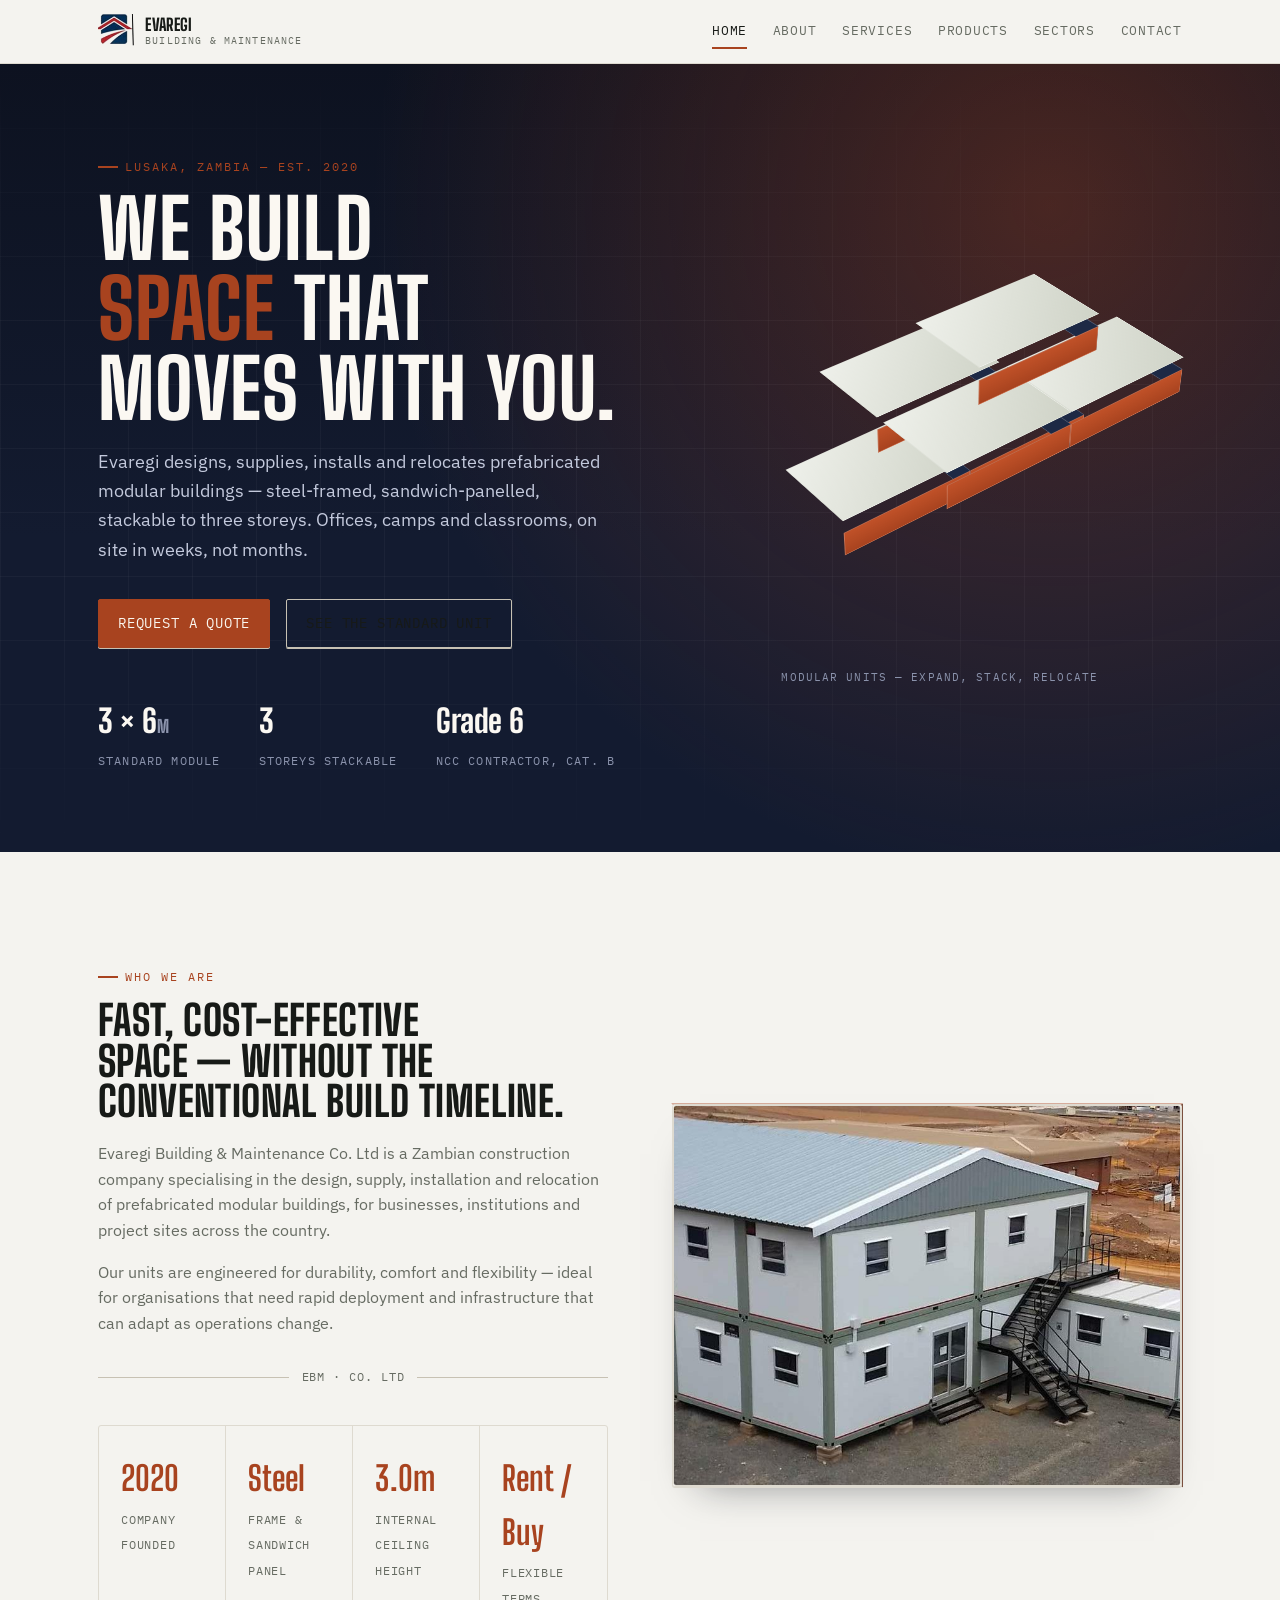
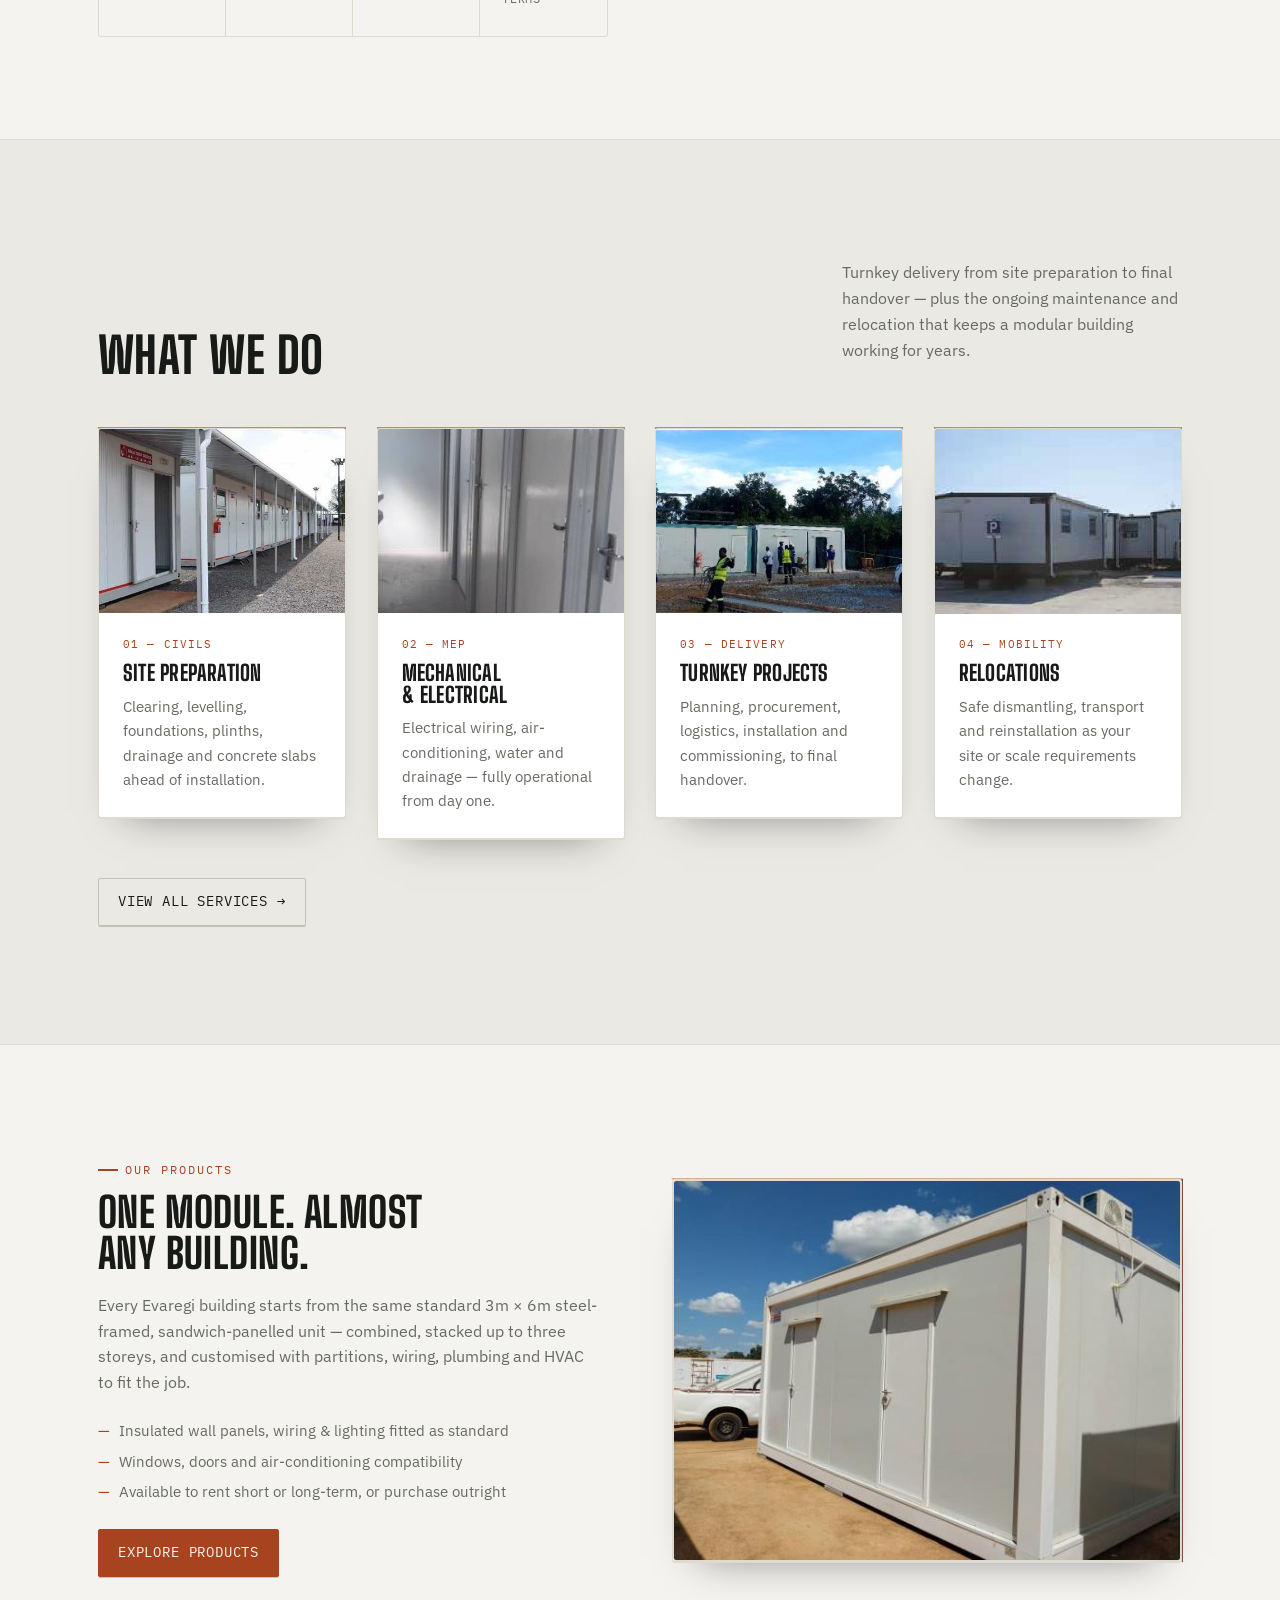
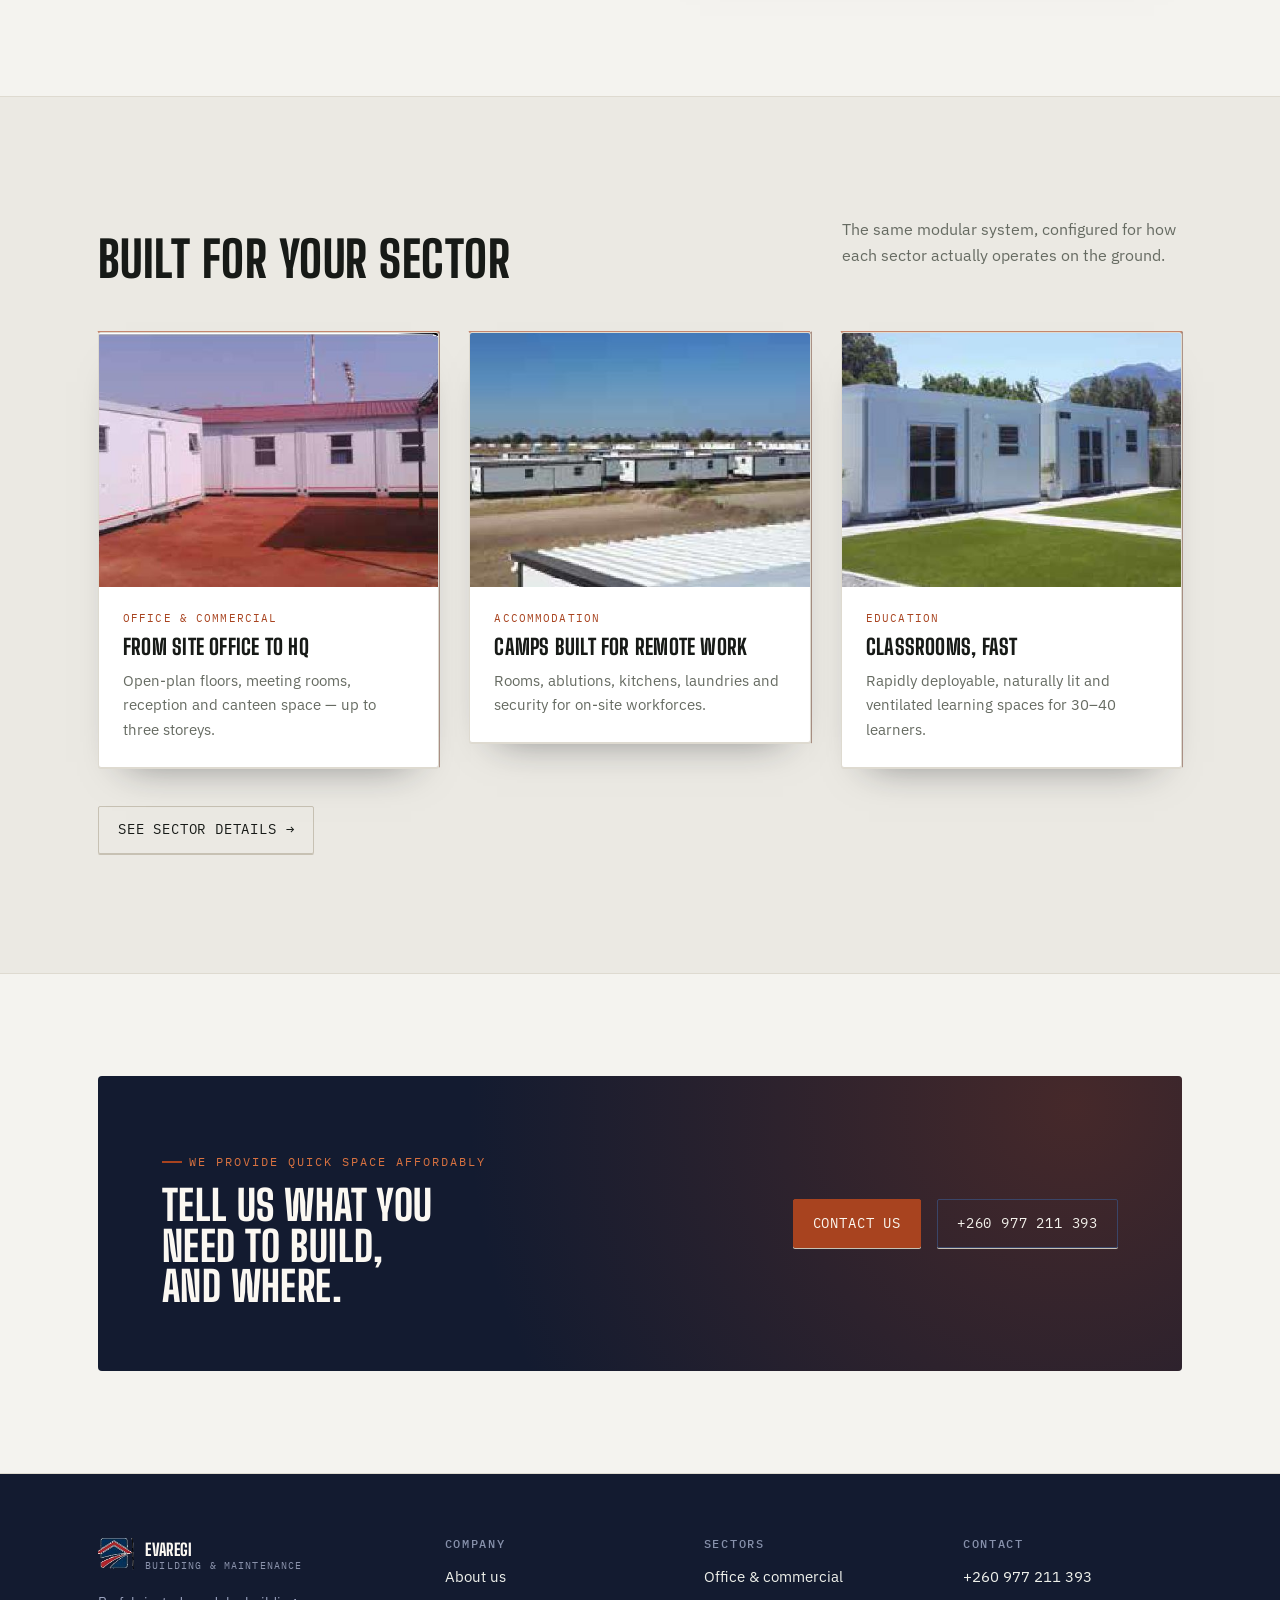
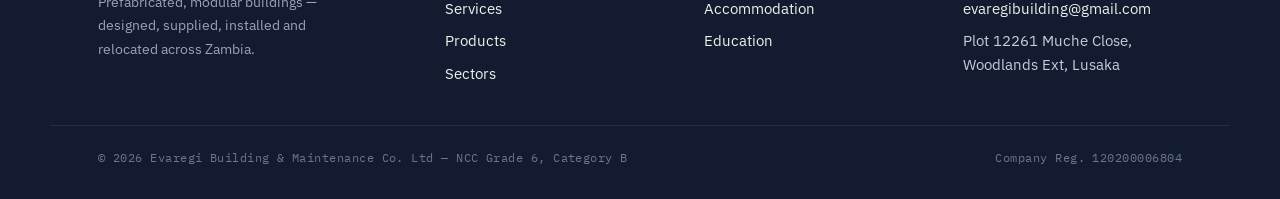
==== index.html @ 70c78bb2 "Add multi-page static site for Evaregi Building & Maintenance Six pages (home, about, services, prod" ====
<!doctype html>
<html lang="en">
<head>
<meta charset="utf-8">
<meta name="viewport" content="width=device-width, initial-scale=1">
<title>Evaregi Building &amp; Maintenance — Prefabricated Modular Buildings, Zambia</title>
<meta name="description" content="Evaregi Building &amp; Maintenance Co. Ltd designs, supplies, installs and relocates prefabricated modular buildings across Zambia — offices, accommodation camps and classrooms, delivered fast.">
<link rel="icon" href="assets/img/logo-mark.png">
<link rel="stylesheet" href="assets/css/style.css">
</head>
<body>

<header class="site-header">
  <div class="wrap">
    <a href="index.html" class="brand">
      <img src="assets/img/logo-mark.png" alt="Evaregi Building &amp; Maintenance logo" width="36" height="36">
      <span class="brand-word">Evaregi<small>Building &amp; Maintenance</small></span>
    </a>
    <nav class="nav" data-nav>
      <a href="index.html" aria-current="page">Home</a>
      <a href="about.html">About</a>
      <a href="services.html">Services</a>
      <a href="products.html">Products</a>
      <a href="sectors.html">Sectors</a>
      <a href="contact.html">Contact</a>
    </nav>
    <button class="nav-toggle" data-nav-toggle aria-label="Toggle menu" aria-expanded="false">
      <svg width="18" height="14" viewBox="0 0 18 14" fill="none"><path d="M0 1H18M0 7H18M0 13H18" stroke="currentColor" stroke-width="2"/></svg>
    </button>
  </div>
</header>

<section class="hero">
  <div class="hero-grid-lines" aria-hidden="true"></div>
  <div class="wrap">
    <div class="hero-inner">
      <div class="reveal is-visible">
        <p class="eyebrow">Lusaka, Zambia — Est. 2020</p>
        <h1>We build <em>space</em>&nbsp;that moves with you.</h1>
        <p class="lede">Evaregi designs, supplies, installs and relocates prefabricated modular buildings — steel-framed, sandwich-panelled, stackable to three storeys. Offices, camps and classrooms, on site in weeks, not months.</p>
        <div class="hero-actions">
          <a class="btn" href="contact.html">Request a quote</a>
          <a class="btn btn--ghost" href="products.html">See the standard unit</a>
        </div>
        <div class="hero-meta">
          <div><strong>3 × 6<span style="font-size:1.1rem;">m</span></strong><span>Standard module</span></div>
          <div><strong>3</strong><span>Storeys stackable</span></div>
          <div><strong>Grade 6</strong><span>NCC contractor, Cat. B</span></div>
        </div>
      </div>

      <div class="iso-stage reveal is-visible" aria-hidden="true">
        <div class="iso-scene">
          <div class="iso-unit" data-u="1"><div class="face face--top"></div><div class="face face--front"></div><div class="face face--side"></div></div>
          <div class="iso-unit" data-u="2"><div class="face face--top"></div><div class="face face--front"></div><div class="face face--side"></div></div>
          <div class="iso-unit" data-u="3"><div class="face face--top"></div><div class="face face--front"></div><div class="face face--side"></div></div>
          <div class="iso-unit" data-u="4"><div class="face face--top"></div><div class="face face--front"></div><div class="face face--side"></div></div>
          <div class="iso-unit" data-u="5"><div class="face face--top"></div><div class="face face--front"></div><div class="face face--side"></div></div>
          <div class="iso-unit" data-u="6"><div class="face face--top"></div><div class="face face--front"></div><div class="face face--side"></div></div>
        </div>
        <p class="iso-caption">Modular units — expand, stack, relocate</p>
      </div>
    </div>
  </div>
</section>

<section class="section">
  <div class="wrap">
    <div class="split">
      <div class="reveal">
        <p class="eyebrow">Who we are</p>
        <h2 style="font-size:clamp(1.9rem,4vw,2.6rem); margin-top:0.6rem;">Fast, cost-effective space — without the conventional build timeline.</h2>
        <p style="margin-top:1.2rem; color:var(--text-soft); max-width:52ch;">Evaregi Building &amp; Maintenance Co. Ltd is a Zambian construction company specialising in the design, supply, installation and relocation of prefabricated modular buildings, for businesses, institutions and project sites across the country.</p>
        <p style="margin-top:1rem; color:var(--text-soft); max-width:52ch;">Our units are engineered for durability, comfort and flexibility — ideal for organisations that need rapid deployment and infrastructure that can adapt as operations change.</p>
        <div class="dim-rule" style="margin-top:2rem;">EBM · CO. LTD</div>
        <div class="stat-strip">
          <div><strong>2020</strong><span>Company founded</span></div>
          <div><strong>Steel</strong><span>Frame &amp; sandwich panel</span></div>
          <div><strong>3.0m</strong><span>Internal ceiling height</span></div>
          <div><strong>Rent / Buy</strong><span>Flexible terms</span></div>
        </div>
      </div>
      <div class="split-media reveal">
        <div class="stage">
          <div class="module">
            <div class="module-top"></div><div class="module-side"></div>
              <div class="module-face">
                <img src="assets/img/hero-twostorey.jpg" alt="Two-storey Evaregi modular office block on site, with construction crane in the background">
            </div>
          </div>
        </div>
      </div>
    </div>
  </div>
</section>

<section class="section section--sunken">
  <div class="wrap">
    <div class="section-head">
      <h2>What we do</h2>
      <p class="lede">Turnkey delivery from site preparation to final handover — plus the ongoing maintenance and relocation that keeps a modular building working for years.</p>
    </div>
    <div class="grid grid--4">
      <div class="stage reveal">
        <div class="module">
          <div class="module-top"></div><div class="module-side"></div>
          <div class="module-face card">
          <div class="card-media"><img src="assets/img/covered-walkway.jpg" alt="Covered walkway linking a row of modular office units"></div>
          <div class="card-body"><span class="card-tag">01 — Civils</span><h3>Site preparation</h3><p>Clearing, levelling, foundations, plinths, drainage and concrete slabs ahead of installation.</p></div>
          </div>
        </div>
      </div>
      <div class="stage reveal">
        <div class="module">
          <div class="module-top"></div><div class="module-side"></div>
          <div class="module-face card">
          <div class="card-media"><img src="assets/img/interior-bath.jpg" alt="Fitted ablution interior inside a modular unit"></div>
          <div class="card-body"><span class="card-tag">02 — MEP</span><h3>Mechanical &amp; electrical</h3><p>Electrical wiring, air-conditioning, water and drainage — fully operational from day one.</p></div>
          </div>
        </div>
      </div>
      <div class="stage reveal">
        <div class="module">
          <div class="module-top"></div><div class="module-side"></div>
          <div class="module-face card">
          <div class="card-media"><img src="assets/img/crew-install.jpg" alt="Installation crew assembling modular units on site"></div>
          <div class="card-body"><span class="card-tag">03 — Delivery</span><h3>Turnkey projects</h3><p>Planning, procurement, logistics, installation and commissioning, to final handover.</p></div>
          </div>
        </div>
      </div>
      <div class="stage reveal">
        <div class="module">
          <div class="module-top"></div><div class="module-side"></div>
          <div class="module-face card">
          <div class="card-media"><img src="assets/img/courtyard-red-earth.jpg" alt="Modular units positioned on a cleared red-earth site, ready for relocation or expansion"></div>
          <div class="card-body"><span class="card-tag">04 — Mobility</span><h3>Relocations</h3><p>Safe dismantling, transport and reinstallation as your site or scale requirements change.</p></div>
          </div>
        </div>
      </div>
    </div>
    <p style="margin-top:2.4rem;"><a class="btn btn--ghost" href="services.html">View all services →</a></p>
  </div>
</section>

<section class="section">
  <div class="wrap">
    <div class="split split--reverse">
      <div class="split-media reveal">
        <div class="stage">
          <div class="module">
            <div class="module-top"></div><div class="module-side"></div>
              <div class="module-face">
                <img src="assets/img/product-3x6.jpg" alt="Standard 3 by 6 metre Evaregi modular unit on a construction site">
            </div>
          </div>
        </div>
      </div>
      <div class="reveal">
        <p class="eyebrow">Our products</p>
        <h2 style="font-size:clamp(1.9rem,4vw,2.6rem); margin-top:0.6rem;">One module. Almost any building.</h2>
        <p style="margin-top:1.2rem; color:var(--text-soft); max-width:50ch;">Every Evaregi building starts from the same standard 3m × 6m steel-framed, sandwich-panelled unit — combined, stacked up to three storeys, and customised with partitions, wiring, plumbing and HVAC to fit the job.</p>
        <ul class="card-list" style="margin-top:1.4rem; font-size:0.95rem;">
          <li>Insulated wall panels, wiring &amp; lighting fitted as standard</li>
          <li>Windows, doors and air-conditioning compatibility</li>
          <li>Available to rent short or long-term, or purchase outright</li>
        </ul>
        <p style="margin-top:1.6rem;"><a class="btn" href="products.html">Explore products</a></p>
      </div>
    </div>
  </div>
</section>

<section class="section section--sunken">
  <div class="wrap">
    <div class="section-head">
      <h2>Built for your sector</h2>
      <p class="lede">The same modular system, configured for how each sector actually operates on the ground.</p>
    </div>
    <div class="grid grid--3">
      <div class="stage reveal">
        <div class="module">
          <div class="module-top"></div><div class="module-side"></div>
          <div class="module-face card">
          <div class="card-media"><img src="assets/img/office-tworow.jpg" alt="Rows of modular office units on an Evaregi commercial project"></div>
          <div class="card-body"><span class="card-tag">Office &amp; commercial</span><h3>From site office to HQ</h3><p>Open-plan floors, meeting rooms, reception and canteen space — up to three storeys.</p></div>
          </div>
        </div>
      </div>
      <div class="stage reveal">
        <div class="module">
          <div class="module-top"></div><div class="module-side"></div>
          <div class="module-face card">
          <div class="card-media"><img src="assets/img/accommodation-cottages.jpg" alt="Row of modular accommodation units set in a landscaped camp"></div>
          <div class="card-body"><span class="card-tag">Accommodation</span><h3>Camps built for remote work</h3><p>Rooms, ablutions, kitchens, laundries and security for on-site workforces.</p></div>
          </div>
        </div>
      </div>
      <div class="stage reveal">
        <div class="module">
          <div class="module-top"></div><div class="module-side"></div>
          <div class="module-face card">
          <div class="card-media"><img src="assets/img/classroom-entrance.jpg" alt="Modular classroom entrance decorated for a school reception"></div>
          <div class="card-body"><span class="card-tag">Education</span><h3>Classrooms, fast</h3><p>Rapidly deployable, naturally lit and ventilated learning spaces for 30–40 learners.</p></div>
          </div>
        </div>
      </div>
    </div>
    <p style="margin-top:2.4rem;"><a class="btn btn--ghost" href="sectors.html">See sector details →</a></p>
  </div>
</section>

<section class="section">
  <div class="wrap reveal">
    <div class="cta-banner">
      <div>
        <p class="eyebrow" style="color:var(--rust-400);">We provide quick space affordably</p>
        <h2 style="margin-top:0.6rem;">Tell us what you need to build, and where.</h2>
      </div>
      <div style="display:flex; gap:1rem; flex-wrap:wrap;">
        <a class="btn" href="contact.html">Contact us</a>
        <a class="btn btn--ghost" style="color:#f4f2ec; border-color:#3a4568;" href="tel:+260977211393">+260 977 211 393</a>
      </div>
    </div>
  </div>
</section>

<footer class="site-footer">
  <div class="wrap footer-grid">
    <div>
      <a href="index.html" class="brand" style="margin-bottom:1rem;">
        <img src="assets/img/logo-mark.png" alt="" width="32" height="32">
        <span class="brand-word" style="color:#fbf8f2;">Evaregi<small style="color:#8b93ac;">Building &amp; Maintenance</small></span>
      </a>
      <p style="max-width:32ch;color:#9aa2bd;font-size:0.9rem;">Prefabricated, modular buildings — designed, supplied, installed and relocated across Zambia.</p>
    </div>
    <div>
      <h4>Company</h4>
      <ul>
        <li><a href="about.html">About us</a></li>
        <li><a href="services.html">Services</a></li>
        <li><a href="products.html">Products</a></li>
        <li><a href="sectors.html">Sectors</a></li>
      </ul>
    </div>
    <div>
      <h4>Sectors</h4>
      <ul>
        <li><a href="sectors.html#office">Office &amp; commercial</a></li>
        <li><a href="sectors.html#accommodation">Accommodation</a></li>
        <li><a href="sectors.html#education">Education</a></li>
      </ul>
    </div>
    <div>
      <h4>Contact</h4>
      <ul>
        <li><a href="tel:+260977211393">+260 977 211 393</a></li>
        <li><a href="mailto:evaregibuilding@gmail.com">evaregibuilding@gmail.com</a></li>
        <li>Plot 12261 Muche Close,<br>Woodlands Ext, Lusaka</li>
      </ul>
    </div>
  </div>
  <div class="footer-bottom">
    <span>© <span data-year></span> Evaregi Building &amp; Maintenance Co. Ltd — NCC Grade 6, Category B</span>
    <span>Company Reg. 120200006804</span>
  </div>
</footer>

<script src="assets/js/main.js"></script>
</body>
</html>
---- assets/css/style.css ----
/* ==========================================================================
   Evaregi Building & Maintenance — design tokens & module-grid system
   ========================================================================== */

@import url('https://fonts.googleapis.com/css2?family=Big+Shoulders+Display:wght@600;700;800;900&family=IBM+Plex+Sans:wght@400;500;600;700&family=IBM+Plex+Mono:wght@400;500&display=swap');

:root{
  /* -- brand: logo navy + red, grounded by the laterite red earth on every
     site photo, trimmed with the sage panel-edge colour of the real units */
  --navy-950:#0d1220;
  --navy-900:#131b30;
  --navy-800:#1c2745;
  --navy-700:#2a3a63;
  --rust-600:#a8431f;
  --rust-500:#c05128;
  --rust-400:#d97240;
  --sage-500:#7c8a6e;
  --sage-400:#9aab86;

  --panel-0:#f4f3ef;
  --panel-50:#ebe9e3;
  --panel-100:#dedad0;
  --ink-900:#171a17;
  --ink-700:#3b3f3a;
  --ink-500:#666b62;

  /* semantic tokens — components read these, never the raw hues above */
  --bg:var(--panel-0);
  --bg-raised:#ffffff;
  --bg-sunken:var(--panel-50);
  --text:var(--ink-900);
  --text-soft:var(--ink-500);
  --text-on-accent:#fbf7f0;
  --accent:var(--rust-600);
  --accent-soft:#e9d9cd;
  --brand-navy:var(--navy-900);
  --line:var(--panel-100);
  --line-strong:#c7c1b3;
  --shadow-color:220 20% 10%;

  --face-top: color-mix(in srgb, var(--accent) 82%, white 18%);
  --face-side: color-mix(in srgb, var(--accent) 55%, black 45%);

  --font-display:'Big Shoulders Display', sans-serif;
  --font-body:'IBM Plex Sans', sans-serif;
  --font-mono:'IBM Plex Mono', monospace;

  --container: 1180px;
  --gutter: clamp(1.25rem, 4vw, 3rem);
}

@media (prefers-color-scheme: dark){
  :root{
    --bg:var(--navy-950);
    --bg-raised:var(--navy-900);
    --bg-sunken:#0a0e18;
    --text:#eef0ea;
    --text-soft:#9aa2ab;
    --text-on-accent:#fbf3ea;
    --accent:var(--rust-400);
    --accent-soft:#3a2c22;
    --brand-navy:#0a0e18;
    --line:var(--navy-800);
    --line-strong:#3a4568;
    --face-top: color-mix(in srgb, var(--accent) 78%, white 22%);
    --face-side: color-mix(in srgb, var(--accent) 60%, black 40%);
  }
}
:root[data-theme="dark"]{
  --bg:var(--navy-950);
  --bg-raised:var(--navy-900);
  --bg-sunken:#0a0e18;
  --text:#eef0ea;
  --text-soft:#9aa2ab;
  --text-on-accent:#fbf3ea;
  --accent:var(--rust-400);
  --accent-soft:#3a2c22;
  --brand-navy:#0a0e18;
  --line:var(--navy-800);
  --line-strong:#3a4568;
  --face-top: color-mix(in srgb, var(--accent) 78%, white 22%);
  --face-side: color-mix(in srgb, var(--accent) 60%, black 40%);
}
:root[data-theme="light"]{
  --bg:var(--panel-0);
  --bg-raised:#ffffff;
  --bg-sunken:var(--panel-50);
  --text:var(--ink-900);
  --text-soft:var(--ink-500);
  --text-on-accent:#fbf7f0;
  --accent:var(--rust-600);
  --accent-soft:#e9d9cd;
  --brand-navy:var(--navy-900);
  --line:var(--panel-100);
  --line-strong:#c7c1b3;
  --face-top: color-mix(in srgb, var(--accent) 82%, white 18%);
  --face-side: color-mix(in srgb, var(--accent) 55%, black 45%);
}

*,*::before,*::after{ box-sizing:border-box; }
html{ scroll-behavior:smooth; }
@media (prefers-reduced-motion: reduce){
  html{ scroll-behavior:auto; }
  *,*::before,*::after{ animation-duration:0.001ms !important; animation-iteration-count:1 !important; transition-duration:0.001ms !important; scroll-behavior:auto !important; }
}

body{
  margin:0;
  background:var(--bg);
  color:var(--text);
  font-family:var(--font-body);
  font-size:16px;
  line-height:1.6;
  -webkit-font-smoothing:antialiased;
  overflow-x:hidden;
}

img{ max-width:100%; display:block; }
a{ color:inherit; }

h1,h2,h3,h4{
  font-family:var(--font-display);
  font-weight:800;
  text-transform:uppercase;
  letter-spacing:0.01em;
  line-height:0.98;
  margin:0;
  text-wrap:balance;
  color:var(--text);
}

.eyebrow{
  font-family:var(--font-mono);
  font-size:0.78rem;
  letter-spacing:0.16em;
  text-transform:uppercase;
  color:var(--accent);
  display:flex;
  align-items:center;
  gap:0.6em;
}
.eyebrow::before{
  content:"";
  width:1.6em;
  height:2px;
  background:var(--accent);
  display:inline-block;
}

.wrap{
  max-width:var(--container);
  margin-inline:auto;
  padding-inline:var(--gutter);
}

.section{
  padding-block: clamp(3.5rem, 8vw, 7rem);
  border-bottom:1px solid var(--line);
}
.section--sunken{ background:var(--bg-sunken); }
.section--navy{ background:var(--brand-navy); color:#eef0ea; border-bottom:none; }
.section--navy .text-soft,
.section--navy p{ color:#b7bdd0; }
.section--navy h1,.section--navy h2,.section--navy h3{ color:#fbf7f0; }

.text-soft{ color:var(--text-soft); }

.btn{
  display:inline-flex;
  align-items:center;
  gap:0.6em;
  font-family:var(--font-mono);
  font-size:0.85rem;
  letter-spacing:0.06em;
  text-transform:uppercase;
  text-decoration:none;
  padding:0.9em 1.4em;
  border-radius:2px;
  border:1px solid var(--accent);
  color:var(--text-on-accent);
  background:var(--accent);
  cursor:pointer;
  transition:transform 0.25s ease, box-shadow 0.25s ease, background 0.25s ease;
  box-shadow:0 1px 0 var(--line-strong);
}
.btn:hover{ transform:translateY(-2px); box-shadow:0 10px 24px -12px hsl(var(--shadow-color) / 0.6); }
.btn:focus-visible{ outline:3px solid var(--accent); outline-offset:3px; }
.btn--ghost{
  background:transparent;
  color:var(--text);
  border-color:var(--line-strong);
}
.btn--ghost:hover{ border-color:var(--accent); color:var(--accent); }

/* ---- header / nav --------------------------------------------------- */
.site-header{
  position:sticky;
  top:0;
  z-index:50;
  /* no backdrop-filter here: filter/backdrop-filter makes an element the
     containing block for position:fixed descendants, which collapses the
     mobile nav overlay (fixed, inset from this header) to the header's own
     height instead of the viewport */
  background:color-mix(in srgb, var(--bg) 96%, transparent);
  border-bottom:1px solid var(--line);
}
.site-header .wrap{
  display:flex;
  align-items:center;
  justify-content:space-between;
  padding-block:0.85rem;
}
.brand{
  display:flex;
  align-items:center;
  gap:0.7rem;
  text-decoration:none;
  color:var(--text);
}
.brand img{ width:36px; height:36px; }
.brand-word{
  font-family:var(--font-display);
  font-weight:800;
  font-size:1.05rem;
  letter-spacing:0.02em;
  line-height:1;
  text-transform:uppercase;
}
.brand-word small{
  display:block;
  font-family:var(--font-mono);
  font-weight:400;
  font-size:0.6rem;
  letter-spacing:0.12em;
  color:var(--text-soft);
  text-transform:uppercase;
  margin-top:0.25em;
}

.nav{
  display:flex;
  align-items:center;
  gap:clamp(1rem,2vw,2rem);
}
.nav a{
  font-family:var(--font-mono);
  font-size:0.8rem;
  letter-spacing:0.06em;
  text-transform:uppercase;
  text-decoration:none;
  color:var(--text-soft);
  position:relative;
  padding-block:0.3rem;
}
.nav a::after{
  content:"";
  position:absolute;
  left:0; right:0; bottom:-2px;
  height:2px;
  background:var(--accent);
  transform:scaleX(0);
  transform-origin:left;
  transition:transform 0.25s ease;
}
.nav a:hover,.nav a[aria-current="page"]{ color:var(--text); }
.nav a:hover::after,.nav a[aria-current="page"]::after{ transform:scaleX(1); }

.nav-toggle{
  display:none;
  background:none;
  border:1px solid var(--line-strong);
  color:var(--text);
  width:42px; height:42px;
  align-items:center;
  justify-content:center;
  cursor:pointer;
}

@media (max-width: 860px){
  .nav-toggle{ display:flex; }
  .nav{
    position:fixed;
    inset:64px 0 0 0;
    background:var(--bg);
    flex-direction:column;
    align-items:flex-start;
    padding:2rem var(--gutter);
    gap:1.4rem;
    transform:translateY(-8px);
    opacity:0;
    pointer-events:none;
    transition:opacity 0.2s ease, transform 0.2s ease;
  }
  .nav[data-open="true"]{ opacity:1; transform:translateY(0); pointer-events:auto; }
  .nav a{ font-size:1.1rem; }
}

/* ---- footer ----------------------------------------------------------- */
.site-footer{
  background:var(--brand-navy);
  color:#c7cbdb;
  padding-block:clamp(2.5rem,6vw,4rem) 2rem;
}
.site-footer a{ text-decoration:none; color:#eef0ea; }
.footer-grid{
  display:grid;
  grid-template-columns:1.4fr 1fr 1fr 1fr;
  gap:2.5rem;
}
@media (max-width:760px){ .footer-grid{ grid-template-columns:1fr 1fr; } }
.footer-grid h4{
  font-family:var(--font-mono);
  font-size:0.75rem;
  letter-spacing:0.14em;
  color:#8791ab;
  text-transform:uppercase;
  margin-bottom:0.9rem;
  font-weight:500;
}
.footer-grid ul{ list-style:none; margin:0; padding:0; display:flex; flex-direction:column; gap:0.55rem; font-size:0.92rem; }
.footer-bottom{
  max-width:var(--container);
  margin:2.5rem auto 0;
  padding:1.4rem var(--gutter) 0;
  border-top:1px solid #232c48;
  display:flex;
  justify-content:space-between;
  flex-wrap:wrap;
  gap:0.6rem;
  font-family:var(--font-mono);
  font-size:0.72rem;
  letter-spacing:0.04em;
  color:#6b7593;
}

/* ==========================================================================
   The Module Grid — 3D component system
   every card is rendered as a literal extruded box: front face (content),
   top face + side face (accent), so the UI reads like the stacked 3x6
   steel units the company actually builds.
   ========================================================================== */

.stage{ perspective:1600px; }

.module{
  position:relative;
  transform-style:preserve-3d;
  --tilt-x:0deg;
  --tilt-y:0deg;
  --lift:0px;
  transform:
    translateY(var(--lift))
    rotateX(var(--tilt-x))
    rotateY(var(--tilt-y));
  transition:transform 0.5s cubic-bezier(.2,.8,.2,1);
}
.module:hover{ --lift:-6px; transition:transform 0.15s ease-out; }

.module-face{
  position:relative;
  background:var(--bg-raised);
  border:1px solid var(--line);
  border-radius:3px;
  overflow:hidden;
  box-shadow:0 1px 0 var(--line), 0 22px 40px -28px hsl(var(--shadow-color)/0.55);
}

/* the "top" and "side" panels give the card its extruded, container-like
   depth — thin slivers rotated into 3D space at the card's edges */
.module-top,.module-side{
  position:absolute;
  background:var(--face-top);
}
.module-top{
  top:0; left:0; right:0; height:10px;
  transform-origin:top;
  transform:rotateX(90deg) translateY(-5px);
}
.module-side{
  top:0; right:0; bottom:0; width:10px;
  background:var(--face-side);
  transform-origin:right;
  transform:rotateY(-90deg) translateX(5px);
}

.card{
  display:flex;
  flex-direction:column;
  height:100%;
}
.card-media{
  aspect-ratio:4/3;
  overflow:hidden;
  background:var(--bg-sunken);
}
.card-media img{ width:100%; height:100%; object-fit:cover; transition:transform 0.6s ease; }
.module:hover .card-media img{ transform:scale(1.06); }
.card-body{ padding:1.4rem 1.5rem 1.6rem; display:flex; flex-direction:column; gap:0.6rem; flex:1; }
.card-tag{
  font-family:var(--font-mono);
  font-size:0.7rem;
  letter-spacing:0.1em;
  text-transform:uppercase;
  color:var(--accent);
}
.card-body h3{ font-size:1.35rem; }
.card-body p{ margin:0; color:var(--text-soft); font-size:0.95rem; }
.card-list{ list-style:none; margin:0.3rem 0 0; padding:0; display:flex; flex-direction:column; gap:0.4rem; font-size:0.88rem; color:var(--text-soft); }
.card-list li{ display:flex; gap:0.6em; }
.card-list li::before{ content:"—"; color:var(--accent); flex:none; }

/* grid layouts built from the module unit ------------------------------- */
.grid{
  display:grid;
  gap:clamp(1.1rem,2.4vw,1.9rem);
}
.grid--3{ grid-template-columns:repeat(3,1fr); }
.grid--2{ grid-template-columns:repeat(2,1fr); }
.grid--4{ grid-template-columns:repeat(4,1fr); }
@media (max-width:920px){ .grid--3,.grid--4{ grid-template-columns:repeat(2,1fr); } }
@media (max-width:620px){ .grid--3,.grid--4,.grid--2{ grid-template-columns:1fr; } }

/* dimension rule — an architectural-drawing style divider used between
   stacked sections; the numbers are real spec figures, not decoration */
.dim-rule{
  display:flex;
  align-items:center;
  gap:0.8rem;
  font-family:var(--font-mono);
  font-size:0.72rem;
  letter-spacing:0.08em;
  color:var(--text-soft);
  margin-block:0.5rem 2.4rem;
}
.dim-rule::before,.dim-rule::after{ content:""; flex:1; height:1px; background:var(--line-strong); }

/* section heading pattern ------------------------------------------------ */
.section-head{
  display:flex;
  justify-content:space-between;
  align-items:flex-end;
  gap:2rem;
  margin-bottom:clamp(2rem,4vw,3rem);
  flex-wrap:wrap;
}
.section-head h2{ font-size:clamp(2rem,4.4vw,3.1rem); }
.section-head .lede{ max-width:34ch; color:var(--text-soft); font-size:1.02rem; }

/* reveal-on-scroll -------------------------------------------------------- */
.reveal{ opacity:0; transform:translateY(28px); transition:opacity 0.7s ease, transform 0.7s ease; }
.reveal.is-visible{ opacity:1; transform:none; }

/* ==========================================================================
   Hero — isometric stacked-module scene
   ========================================================================== */
.hero{
  position:relative;
  background:var(--brand-navy);
  color:#f4f2ec;
  overflow:hidden;
  padding-top: clamp(3rem, 8vw, 5rem);
}
.hero::before{
  content:"";
  position:absolute; inset:0;
  background:
    radial-gradient(circle at 82% 18%, color-mix(in srgb, var(--accent) 38%, transparent) 0%, transparent 55%),
    linear-gradient(180deg, var(--navy-950) 0%, var(--navy-900) 60%, var(--brand-navy) 100%);
  z-index:0;
}
.hero-grid-lines{
  position:absolute; inset:0; z-index:0; opacity:0.35;
  background-image:
    linear-gradient(color-mix(in srgb, #ffffff 10%, transparent) 1px, transparent 1px),
    linear-gradient(90deg, color-mix(in srgb, #ffffff 10%, transparent) 1px, transparent 1px);
  background-size:64px 64px;
  mask-image:linear-gradient(180deg, transparent, black 30%, black 70%, transparent);
}
.hero .wrap{ position:relative; z-index:2; }
.hero-inner{
  display:grid;
  grid-template-columns:1.05fr 0.95fr;
  gap:clamp(2rem,5vw,4rem);
  align-items:center;
  padding-bottom:clamp(3rem,7vw,5rem);
}
@media (max-width:960px){ .hero-inner{ grid-template-columns:1fr; } }

.hero h1{
  font-size:clamp(2.7rem, 6.6vw, 5.1rem);
  color:#fbf8f2;
}
.hero h1 em{
  font-style:normal;
  color:var(--accent);
}
.hero p.lede{
  font-size:1.15rem;
  max-width:46ch;
  color:#c3c9dc;
  margin-top:1.1rem;
}
.hero-actions{ display:flex; gap:1rem; margin-top:2.2rem; flex-wrap:wrap; }
.hero-meta{
  display:flex;
  gap:clamp(1.4rem,3vw,2.6rem);
  margin-top:3rem;
  flex-wrap:wrap;
}
.hero-meta div{ font-family:var(--font-mono); }
.hero-meta strong{
  display:block;
  font-family:var(--font-display);
  font-size:2rem;
  color:#fbf8f2;
  font-weight:800;
}
.hero-meta span{ font-size:0.72rem; letter-spacing:0.1em; text-transform:uppercase; color:#8b93ac; }

/* the isometric stack ---------------------------------------------------- */
.iso-stage{
  perspective:1400px;
  height:clamp(320px, 42vw, 480px);
  display:flex;
  align-items:center;
  justify-content:center;
}
.iso-scene{
  position:relative;
  width:min(420px, 80%);
  height:100%;
  transform-style:preserve-3d;
  transform: rotateX(52deg) rotateZ(-38deg);
  transition:transform 0.2s ease-out;
}
.iso-unit{
  position:absolute;
  width:150px;
  height:96px;
  transform-style:preserve-3d;
  left:50%;
  top:50%;
}
.iso-unit .face{
  position:absolute;
  inset:0;
  border:1px solid color-mix(in srgb, #fff 22%, transparent);
}
.iso-unit .face--top{
  background:linear-gradient(135deg, #eef0ea, #cfd3c7);
  transform:translateZ(28px);
}
.iso-unit .face--front{
  background:linear-gradient(180deg, var(--rust-500), var(--rust-600));
  height:28px;
  top:auto; bottom:0;
  transform:rotateX(-90deg) translateZ(0px) translateY(14px);
  transform-origin:bottom;
}
.iso-unit .face--side{
  background:color-mix(in srgb, var(--navy-700) 70%, black 30%);
  width:28px;
  right:0; left:auto;
  transform:rotateY(90deg) translateZ(0px) translateX(14px);
  transform-origin:right;
}
.iso-unit[data-u="1"]{ transform:translate3d(-150px,-48px,0); }
.iso-unit[data-u="2"]{ transform:translate3d(0px,-48px,0); }
.iso-unit[data-u="3"]{ transform:translate3d(-75px,10px,56px); }
.iso-unit[data-u="4"]{ transform:translate3d(75px,10px,56px); }
.iso-unit[data-u="5"]{ transform:translate3d(0px,-38px,112px); }
.iso-unit[data-u="6"]{ transform:translate3d(-75px,-96px,56px); }

.iso-caption{
  position:absolute;
  bottom:0; left:0; right:0;
  text-align:center;
  font-family:var(--font-mono);
  font-size:0.7rem;
  letter-spacing:0.1em;
  color:#8b93ac;
  text-transform:uppercase;
}

/* ==========================================================================
   Sector tabs (used on sectors.html)
   ========================================================================== */
.tabs{ display:flex; gap:0.5rem; flex-wrap:wrap; margin-bottom:2.6rem; }
.tab-btn{
  font-family:var(--font-mono);
  font-size:0.78rem;
  letter-spacing:0.06em;
  text-transform:uppercase;
  background:transparent;
  border:1px solid var(--line-strong);
  color:var(--text-soft);
  padding:0.7em 1.2em;
  cursor:pointer;
  border-radius:2px;
  transition:all 0.2s ease;
}
.tab-btn[aria-selected="true"]{ background:var(--accent); border-color:var(--accent); color:var(--text-on-accent); }
.tab-panel{ display:none; }
.tab-panel[data-active="true"]{ display:block; }

/* ---- misc utility blocks ------------------------------------------------ */
.badge-row{ display:flex; gap:1.2rem; flex-wrap:wrap; }
.badge{
  display:flex; align-items:center; gap:0.6rem;
  font-family:var(--font-mono); font-size:0.78rem; color:var(--text-soft);
  border:1px solid var(--line); padding:0.6em 1em; border-radius:2px;
  background:var(--bg-raised);
}
.badge strong{ color:var(--text); font-weight:600; }

.stat-strip{
  display:grid;
  grid-template-columns:repeat(4,1fr);
  border:1px solid var(--line);
  border-radius:3px;
  overflow:hidden;
}
.stat-strip div{ padding:1.6rem 1.4rem; border-right:1px solid var(--line); }
.stat-strip div:last-child{ border-right:none; }
.stat-strip strong{ display:block; font-family:var(--font-display); font-size:2.1rem; color:var(--accent); }
.stat-strip span{ font-family:var(--font-mono); font-size:0.72rem; letter-spacing:0.06em; text-transform:uppercase; color:var(--text-soft); }
@media (max-width:760px){ .stat-strip{ grid-template-columns:repeat(2,1fr); } .stat-strip div{ border-bottom:1px solid var(--line); } }

.split{
  display:grid;
  grid-template-columns:1fr 1fr;
  gap:clamp(2rem,5vw,4rem);
  align-items:center;
}
@media (max-width:860px){ .split{ grid-template-columns:1fr; } }
.split.split--reverse .split-media{ order:2; }

.split-media{
  position:relative;
  transform-style:preserve-3d;
}
.split-media img{ border-radius:3px; border:1px solid var(--line); }

/* plain (non-card) module images should always fill their box, never sit
   at native resolution and leave a gap when the source photo is narrower
   than the rendered column */
.module-face > img{ width:100%; height:100%; object-fit:cover; display:block; aspect-ratio:4/3; }

.cta-banner{
  background:var(--brand-navy);
  color:#f4f2ec;
  border-radius:4px;
  padding:clamp(2.4rem,6vw,4rem);
  display:flex;
  justify-content:space-between;
  align-items:center;
  gap:2rem;
  flex-wrap:wrap;
  position:relative;
  overflow:hidden;
}
.cta-banner::after{
  content:"";
  position:absolute; inset:0;
  background:radial-gradient(circle at 90% 10%, color-mix(in srgb, var(--accent) 34%, transparent), transparent 60%);
}
.cta-banner > *{ position:relative; z-index:1; }
.cta-banner h2{ font-size:clamp(1.8rem,4vw,2.6rem); color:#fbf8f2; max-width:16ch; }

.legal-grid{ display:grid; grid-template-columns:repeat(3,1fr); gap:1.6rem; }
@media (max-width:760px){ .legal-grid{ grid-template-columns:1fr; } }
.legal-card{
  border:1px solid var(--line);
  background:var(--bg-raised);
  border-radius:3px;
  padding:1.6rem;
}
.legal-card .card-tag{ margin-bottom:0.6rem; display:block; }
.legal-card dl{ margin:0.8rem 0 0; font-size:0.88rem; }
.legal-card dt{ font-family:var(--font-mono); font-size:0.68rem; letter-spacing:0.06em; text-transform:uppercase; color:var(--text-soft); margin-top:0.7rem; }
.legal-card dd{ margin:0.15rem 0 0; }

table.spec-table{ width:100%; border-collapse:collapse; font-size:0.94rem; }
table.spec-table th,table.spec-table td{ text-align:left; padding:0.85rem 1rem; border-bottom:1px solid var(--line); }
table.spec-table th{ font-family:var(--font-mono); font-size:0.7rem; letter-spacing:0.08em; text-transform:uppercase; color:var(--text-soft); font-weight:500; }
table.spec-table td:first-child, table.spec-table th:first-child{ padding-left:0; }
.table-wrap{ overflow-x:auto; }
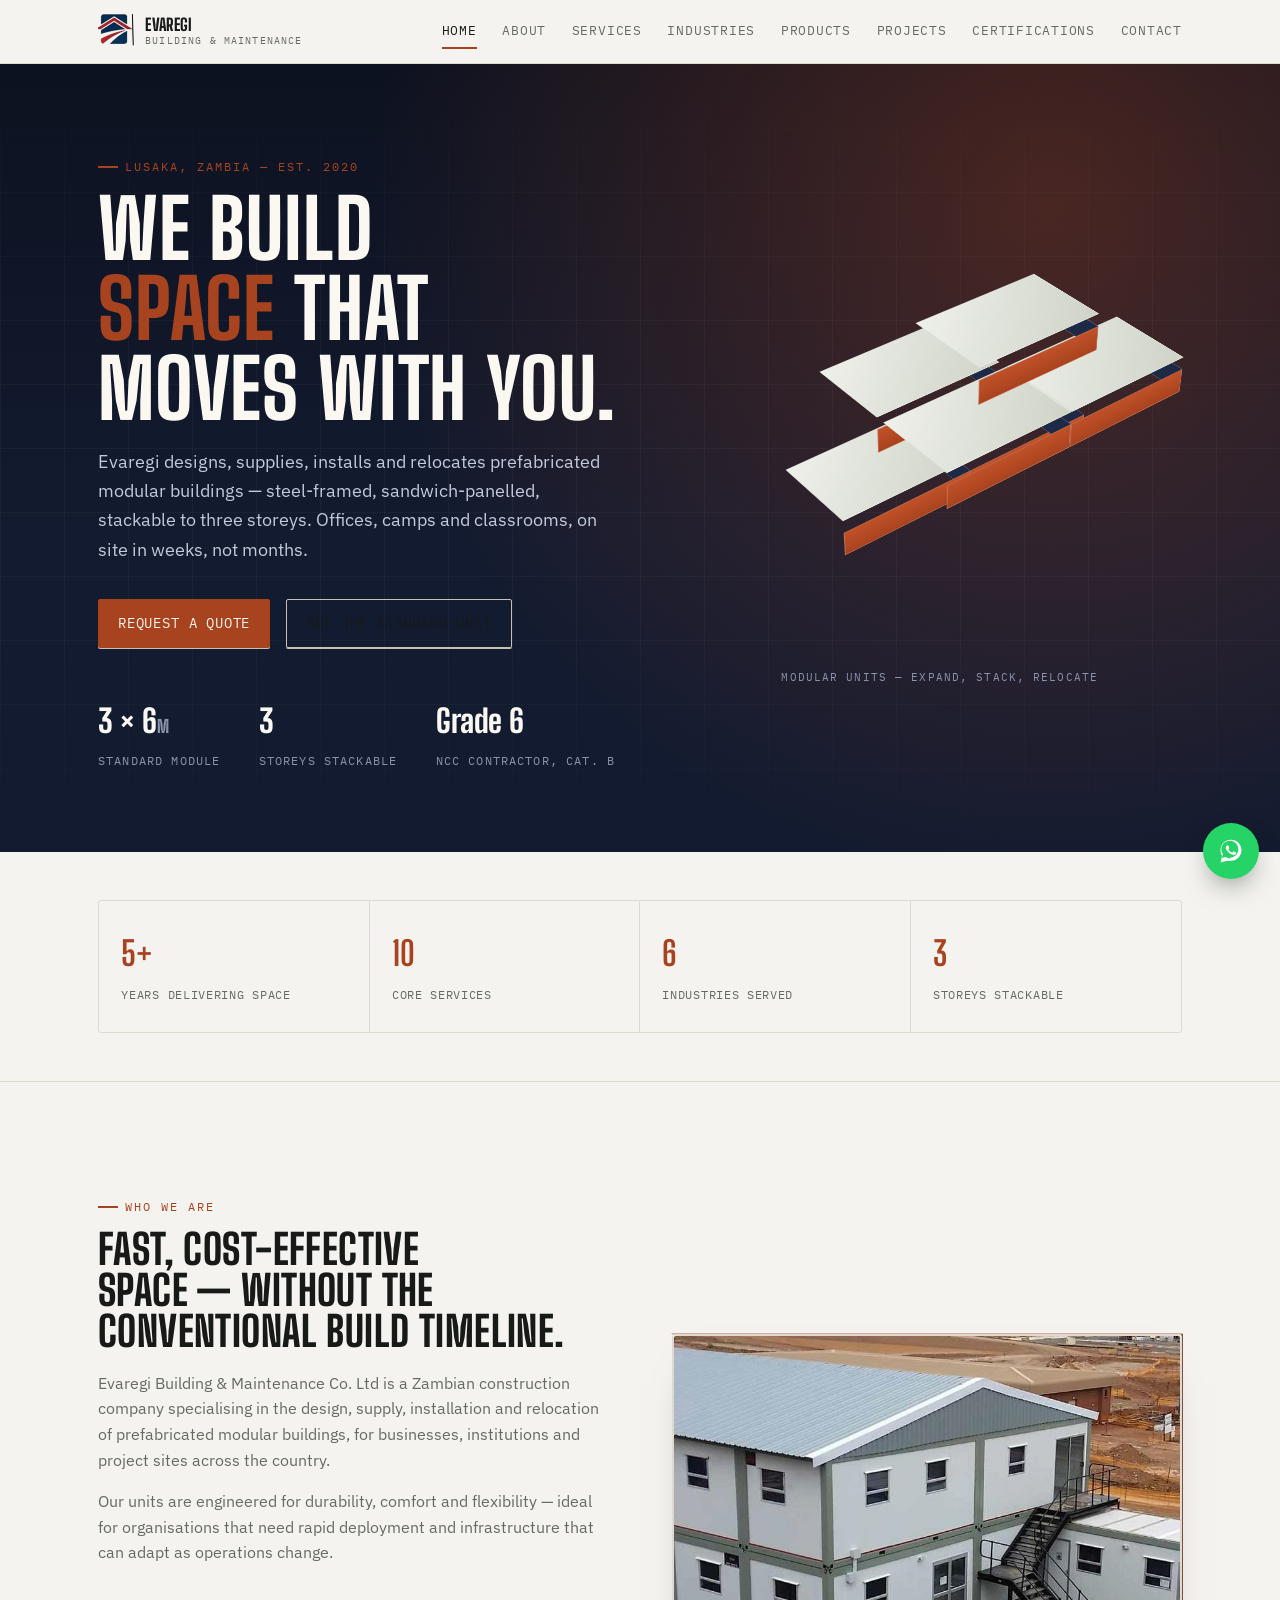
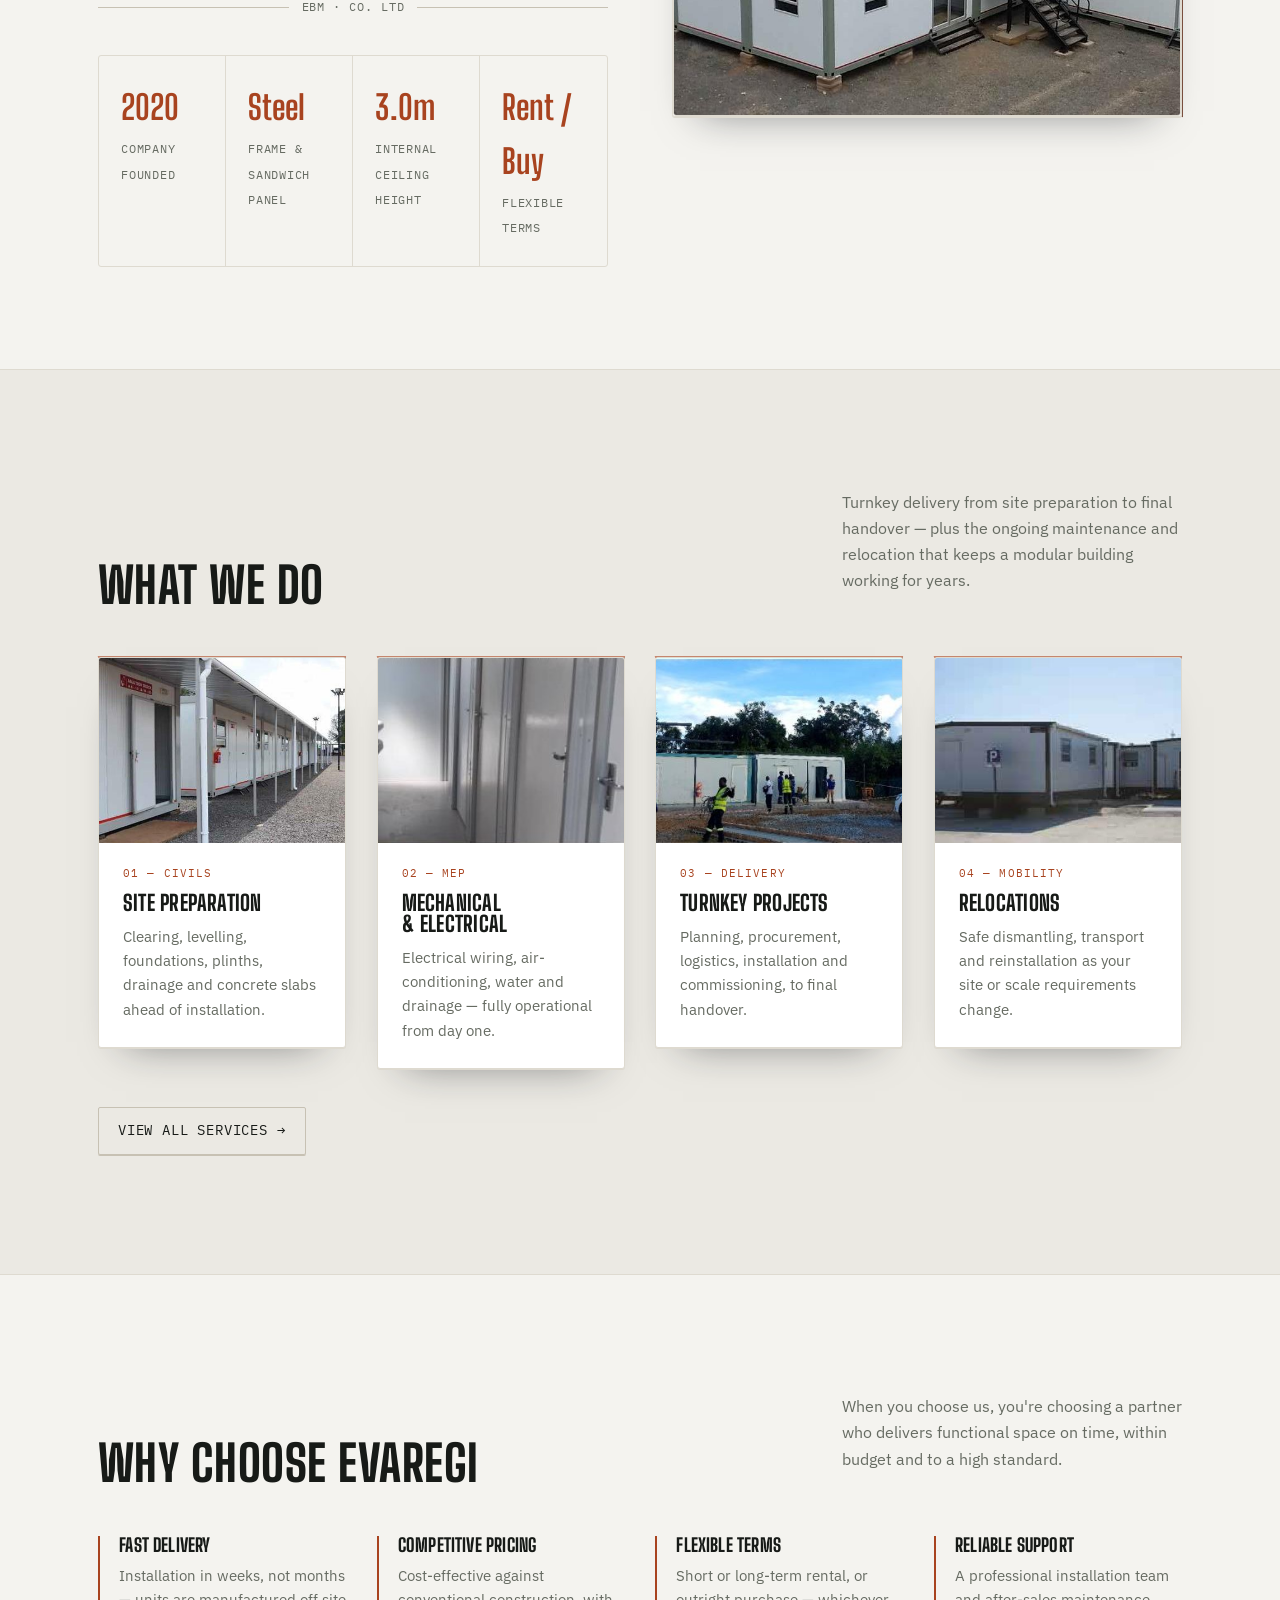
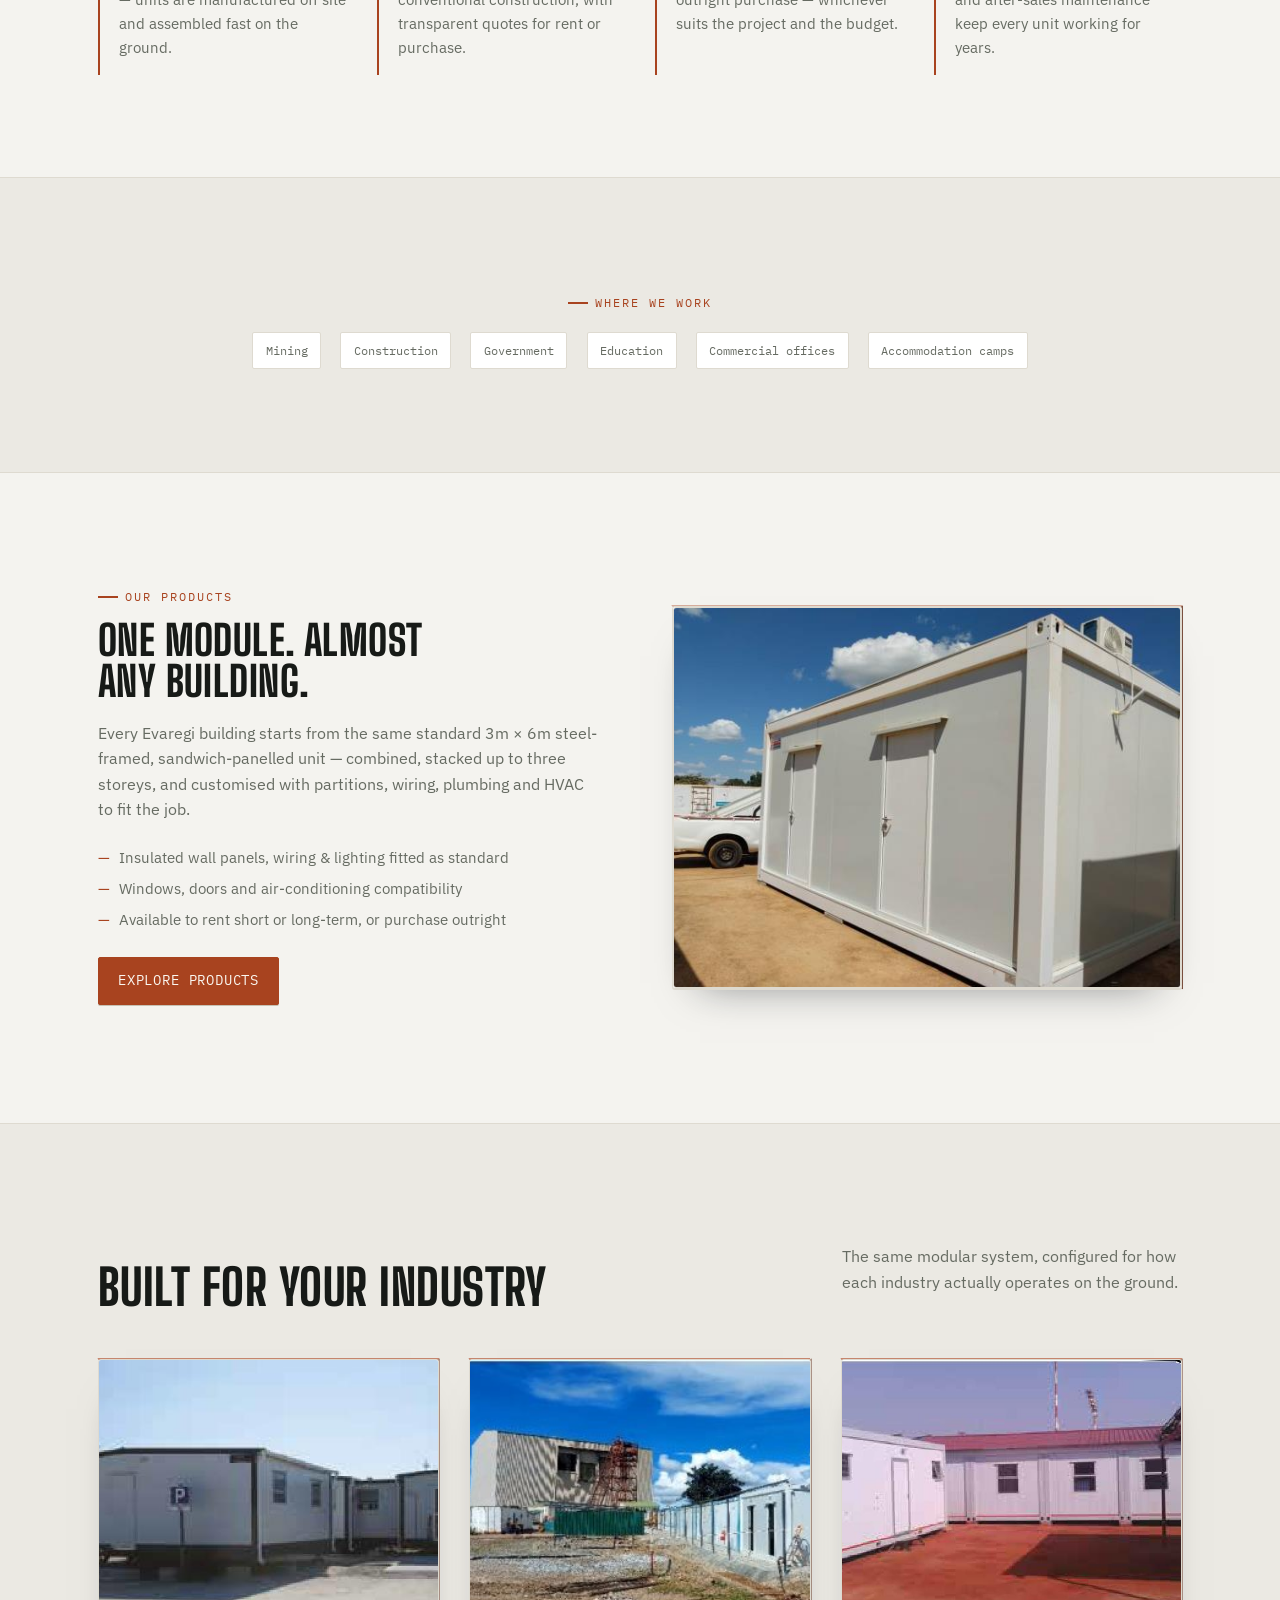
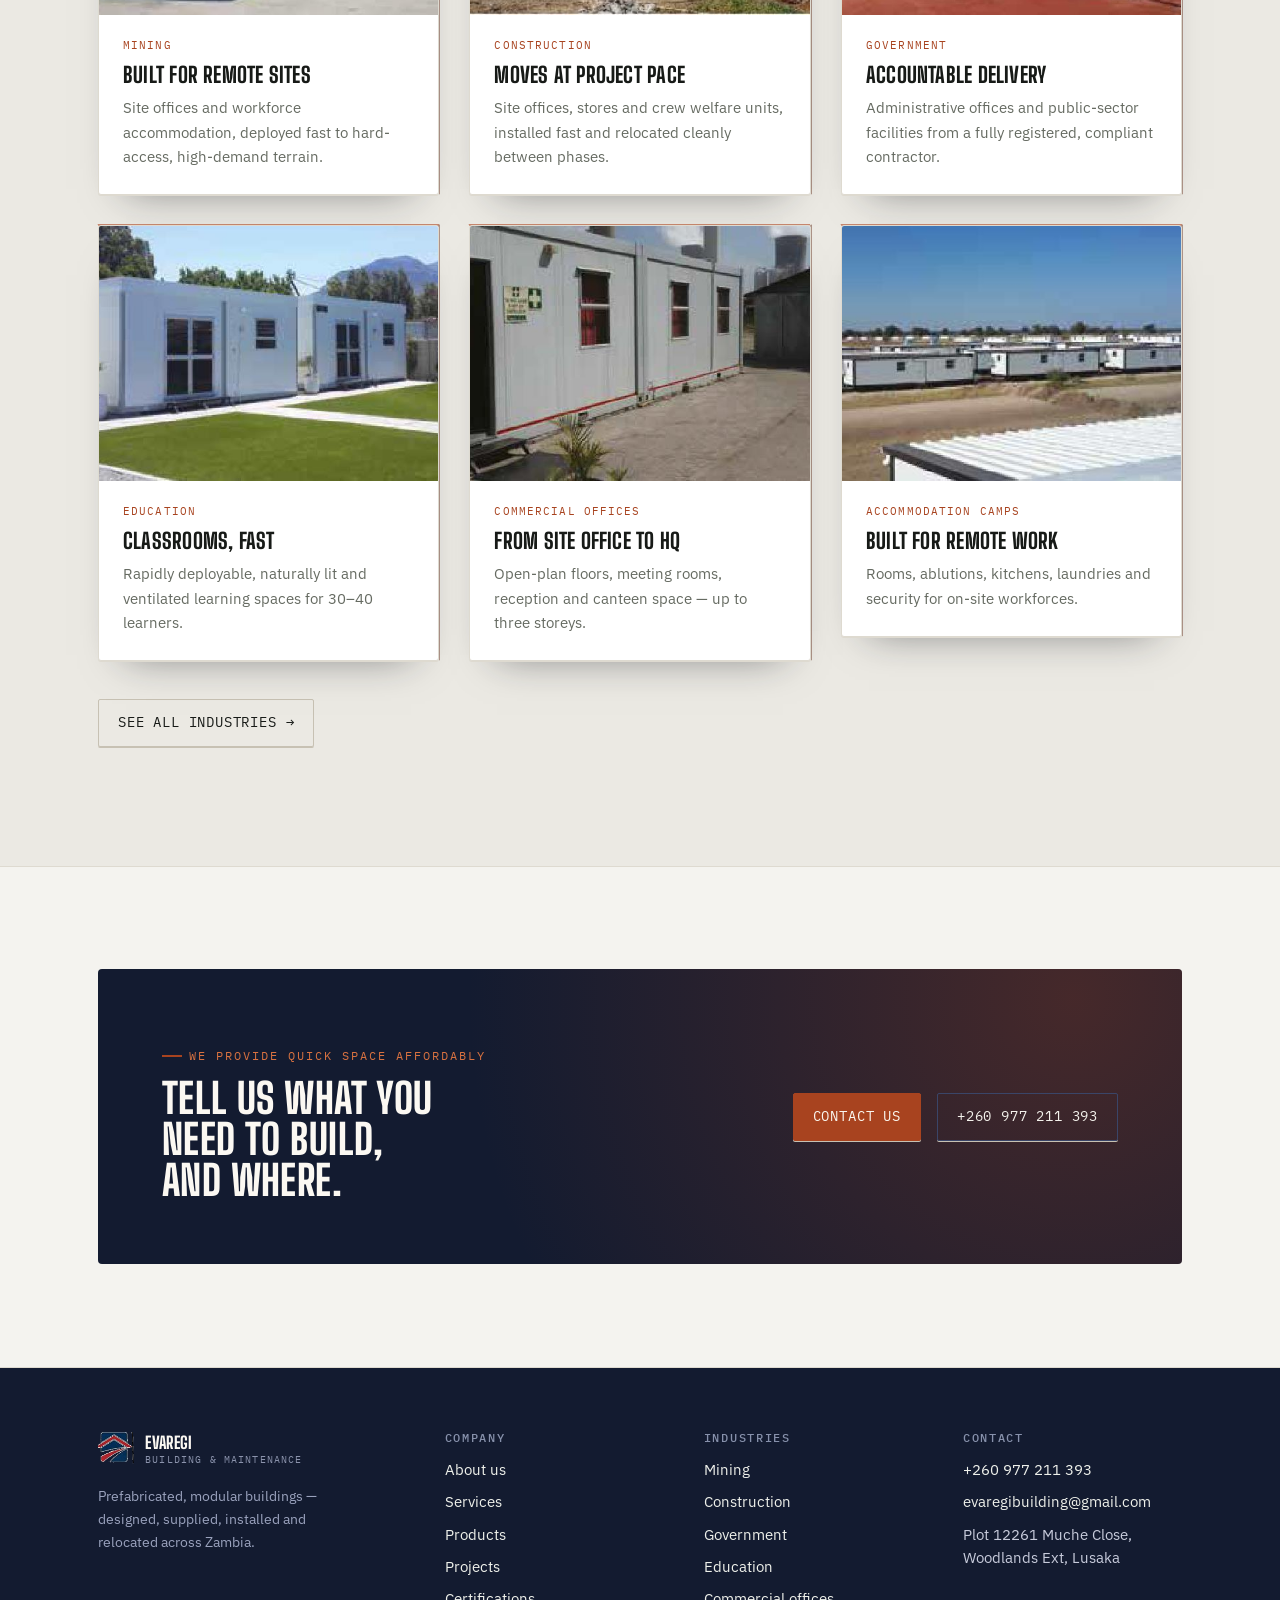
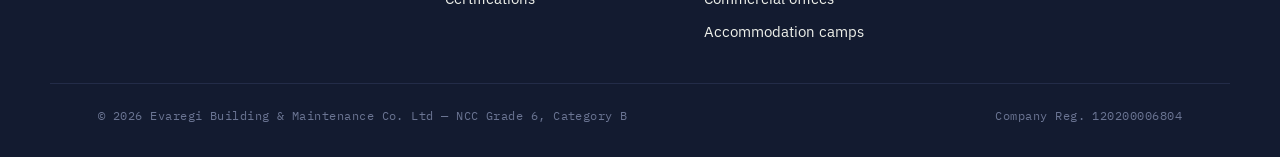
==== commit c7b6c7e7: "Expand site to full spec: industries, projects, certifications - Rename Sectors to Industries and ad" ====
--- a/index.html
+++ b/index.html
@@ -20,8 +20,10 @@
       <a href="index.html" aria-current="page">Home</a>
       <a href="about.html">About</a>
       <a href="services.html">Services</a>
+      <a href="industries.html">Industries</a>
       <a href="products.html">Products</a>
-      <a href="sectors.html">Sectors</a>
+      <a href="projects.html">Projects</a>
+      <a href="certifications.html">Certifications</a>
       <a href="contact.html">Contact</a>
     </nav>
     <button class="nav-toggle" data-nav-toggle aria-label="Toggle menu" aria-expanded="false">
@@ -60,6 +62,17 @@
         </div>
         <p class="iso-caption">Modular units — expand, stack, relocate</p>
       </div>
+    </div>
+  </div>
+</section>
+
+<section class="section" style="padding-block:clamp(2rem,4vw,3rem);">
+  <div class="wrap reveal">
+    <div class="stat-strip">
+      <div><strong data-count="5" data-suffix="+">0</strong><span>Years delivering space</span></div>
+      <div><strong data-count="10">0</strong><span>Core services</span></div>
+      <div><strong data-count="6">0</strong><span>Industries served</span></div>
+      <div><strong data-count="3">0</strong><span>Storeys stackable</span></div>
     </div>
   </div>
 </section>
@@ -144,6 +157,47 @@
 
 <section class="section">
   <div class="wrap">
+    <div class="section-head">
+      <h2>Why choose Evaregi</h2>
+      <p class="lede">When you choose us, you're choosing a partner who delivers functional space on time, within budget and to a high standard.</p>
+    </div>
+    <div class="grid grid--4">
+      <div class="reveal" style="border-left:2px solid var(--accent); padding-left:1.2rem;">
+        <h3 style="font-size:1.15rem;">Fast delivery</h3>
+        <p style="margin-top:0.6rem; color:var(--text-soft); font-size:0.94rem;">Installation in weeks, not months — units are manufactured off site and assembled fast on the ground.</p>
+      </div>
+      <div class="reveal" style="border-left:2px solid var(--accent); padding-left:1.2rem;">
+        <h3 style="font-size:1.15rem;">Competitive pricing</h3>
+        <p style="margin-top:0.6rem; color:var(--text-soft); font-size:0.94rem;">Cost-effective against conventional construction, with transparent quotes for rent or purchase.</p>
+      </div>
+      <div class="reveal" style="border-left:2px solid var(--accent); padding-left:1.2rem;">
+        <h3 style="font-size:1.15rem;">Flexible terms</h3>
+        <p style="margin-top:0.6rem; color:var(--text-soft); font-size:0.94rem;">Short or long-term rental, or outright purchase — whichever suits the project and the budget.</p>
+      </div>
+      <div class="reveal" style="border-left:2px solid var(--accent); padding-left:1.2rem;">
+        <h3 style="font-size:1.15rem;">Reliable support</h3>
+        <p style="margin-top:0.6rem; color:var(--text-soft); font-size:0.94rem;">A professional installation team and after-sales maintenance keep every unit working for years.</p>
+      </div>
+    </div>
+  </div>
+</section>
+
+<section class="section section--sunken">
+  <div class="wrap reveal">
+    <p class="eyebrow" style="justify-content:center;">Where we work</p>
+    <div class="badge-row" style="justify-content:center; margin-top:1.2rem;">
+      <div class="badge">Mining</div>
+      <div class="badge">Construction</div>
+      <div class="badge">Government</div>
+      <div class="badge">Education</div>
+      <div class="badge">Commercial offices</div>
+      <div class="badge">Accommodation camps</div>
+    </div>
+  </div>
+</section>
+
+<section class="section">
+  <div class="wrap">
     <div class="split split--reverse">
       <div class="split-media reveal">
         <div class="stage">
@@ -173,25 +227,34 @@
 <section class="section section--sunken">
   <div class="wrap">
     <div class="section-head">
-      <h2>Built for your sector</h2>
-      <p class="lede">The same modular system, configured for how each sector actually operates on the ground.</p>
+      <h2>Built for your industry</h2>
+      <p class="lede">The same modular system, configured for how each industry actually operates on the ground.</p>
     </div>
     <div class="grid grid--3">
       <div class="stage reveal">
         <div class="module">
           <div class="module-top"></div><div class="module-side"></div>
           <div class="module-face card">
-          <div class="card-media"><img src="assets/img/office-tworow.jpg" alt="Rows of modular office units on an Evaregi commercial project"></div>
-          <div class="card-body"><span class="card-tag">Office &amp; commercial</span><h3>From site office to HQ</h3><p>Open-plan floors, meeting rooms, reception and canteen space — up to three storeys.</p></div>
-          </div>
-        </div>
-      </div>
-      <div class="stage reveal">
-        <div class="module">
-          <div class="module-top"></div><div class="module-side"></div>
-          <div class="module-face card">
-          <div class="card-media"><img src="assets/img/accommodation-cottages.jpg" alt="Row of modular accommodation units set in a landscaped camp"></div>
-          <div class="card-body"><span class="card-tag">Accommodation</span><h3>Camps built for remote work</h3><p>Rooms, ablutions, kitchens, laundries and security for on-site workforces.</p></div>
+          <div class="card-media"><img src="assets/img/courtyard-red-earth.jpg" alt="Modular units on a cleared red-earth site typical of a mine or remote project"></div>
+          <div class="card-body"><span class="card-tag">Mining</span><h3>Built for remote sites</h3><p>Site offices and workforce accommodation, deployed fast to hard-access, high-demand terrain.</p></div>
+          </div>
+        </div>
+      </div>
+      <div class="stage reveal">
+        <div class="module">
+          <div class="module-top"></div><div class="module-side"></div>
+          <div class="module-face card">
+          <div class="card-media"><img src="assets/img/build-progress.jpg" alt="Modular building under construction alongside completed units on an active site"></div>
+          <div class="card-body"><span class="card-tag">Construction</span><h3>Moves at project pace</h3><p>Site offices, stores and crew welfare units, installed fast and relocated cleanly between phases.</p></div>
+          </div>
+        </div>
+      </div>
+      <div class="stage reveal">
+        <div class="module">
+          <div class="module-top"></div><div class="module-side"></div>
+          <div class="module-face card">
+          <div class="card-media"><img src="assets/img/office-tworow.jpg" alt="Rows of modular office units suited to government or institutional use"></div>
+          <div class="card-body"><span class="card-tag">Government</span><h3>Accountable delivery</h3><p>Administrative offices and public-sector facilities from a fully registered, compliant contractor.</p></div>
           </div>
         </div>
       </div>
@@ -204,8 +267,26 @@
           </div>
         </div>
       </div>
-    </div>
-    <p style="margin-top:2.4rem;"><a class="btn btn--ghost" href="sectors.html">See sector details →</a></p>
+      <div class="stage reveal">
+        <div class="module">
+          <div class="module-top"></div><div class="module-side"></div>
+          <div class="module-face card">
+          <div class="card-media"><img src="assets/img/office-block.jpg" alt="Modular office unit with red base stripe on site"></div>
+          <div class="card-body"><span class="card-tag">Commercial offices</span><h3>From site office to HQ</h3><p>Open-plan floors, meeting rooms, reception and canteen space — up to three storeys.</p></div>
+          </div>
+        </div>
+      </div>
+      <div class="stage reveal">
+        <div class="module">
+          <div class="module-top"></div><div class="module-side"></div>
+          <div class="module-face card">
+          <div class="card-media"><img src="assets/img/accommodation-cottages.jpg" alt="Row of modular accommodation units set in a landscaped camp"></div>
+          <div class="card-body"><span class="card-tag">Accommodation camps</span><h3>Built for remote work</h3><p>Rooms, ablutions, kitchens, laundries and security for on-site workforces.</p></div>
+          </div>
+        </div>
+      </div>
+    </div>
+    <p style="margin-top:2.4rem;"><a class="btn btn--ghost" href="industries.html">See all industries →</a></p>
   </div>
 </section>
 
@@ -239,15 +320,19 @@
         <li><a href="about.html">About us</a></li>
         <li><a href="services.html">Services</a></li>
         <li><a href="products.html">Products</a></li>
-        <li><a href="sectors.html">Sectors</a></li>
+        <li><a href="projects.html">Projects</a></li>
+        <li><a href="certifications.html">Certifications</a></li>
       </ul>
     </div>
     <div>
-      <h4>Sectors</h4>
+      <h4>Industries</h4>
       <ul>
-        <li><a href="sectors.html#office">Office &amp; commercial</a></li>
-        <li><a href="sectors.html#accommodation">Accommodation</a></li>
-        <li><a href="sectors.html#education">Education</a></li>
+        <li><a href="industries.html#mining">Mining</a></li>
+        <li><a href="industries.html#construction">Construction</a></li>
+        <li><a href="industries.html#government">Government</a></li>
+        <li><a href="industries.html#education">Education</a></li>
+        <li><a href="industries.html#office">Commercial offices</a></li>
+        <li><a href="industries.html#accommodation">Accommodation camps</a></li>
       </ul>
     </div>
     <div>
--- a/assets/css/style.css
+++ b/assets/css/style.css
@@ -276,7 +276,399 @@
   cursor:pointer;
 }
 
-@media (max-width: 860px){
+/* ---- footer ----------------------------------------------------------- */
+.site-footer{
+  background:var(--brand-navy);
+  color:#c7cbdb;
+  padding-block:clamp(2.5rem,6vw,4rem) 2rem;
+}
+.site-footer a{ text-decoration:none; color:#eef0ea; }
+.footer-grid{
+  display:grid;
+  grid-template-columns:1.4fr 1fr 1fr 1fr;
+  gap:2.5rem;
+}
+@media (max-width:760px){ .footer-grid{ grid-template-columns:1fr 1fr; } }
+.footer-grid h4{
+  font-family:var(--font-mono);
+  font-size:0.75rem;
+  letter-spacing:0.14em;
+  color:#8791ab;
+  text-transform:uppercase;
+  margin-bottom:0.9rem;
+  font-weight:500;
+}
+.footer-grid ul{ list-style:none; margin:0; padding:0; display:flex; flex-direction:column; gap:0.55rem; font-size:0.92rem; }
+.footer-bottom{
+  max-width:var(--container);
+  margin:2.5rem auto 0;
+  padding:1.4rem var(--gutter) 0;
+  border-top:1px solid #232c48;
+  display:flex;
+  justify-content:space-between;
+  flex-wrap:wrap;
+  gap:0.6rem;
+  font-family:var(--font-mono);
+  font-size:0.72rem;
+  letter-spacing:0.04em;
+  color:#6b7593;
+}
+
+/* ==========================================================================
+   The Module Grid — 3D component system
+   every card is rendered as a literal extruded box: front face (content),
+   top face + side face (accent), so the UI reads like the stacked 3x6
+   steel units the company actually builds.
+   ========================================================================== */
+
+.stage{ perspective:1600px; }
+
+.module{
+  position:relative;
+  transform-style:preserve-3d;
+  --tilt-x:0deg;
+  --tilt-y:0deg;
+  --lift:0px;
+  transform:
+    translateY(var(--lift))
+    rotateX(var(--tilt-x))
+    rotateY(var(--tilt-y));
+  transition:transform 0.5s cubic-bezier(.2,.8,.2,1);
+}
+.module:hover{ --lift:-6px; transition:transform 0.15s ease-out; }
+
+.module-face{
+  position:relative;
+  background:var(--bg-raised);
+  border:1px solid var(--line);
+  border-radius:3px;
+  overflow:hidden;
+  box-shadow:0 1px 0 var(--line), 0 22px 40px -28px hsl(var(--shadow-color)/0.55);
+}
+
+/* the "top" and "side" panels give the card its extruded, container-like
+   depth — thin slivers rotated into 3D space at the card's edges */
+.module-top,.module-side{
+  position:absolute;
+  background:var(--face-top);
+}
+.module-top{
+  top:0; left:0; right:0; height:10px;
+  transform-origin:top;
+  transform:rotateX(90deg) translateY(-5px);
+}
+.module-side{
+  top:0; right:0; bottom:0; width:10px;
+  background:var(--face-side);
+  transform-origin:right;
+  transform:rotateY(-90deg) translateX(5px);
+}
+
+.card{
+  display:flex;
+  flex-direction:column;
+  height:100%;
+}
+.card-media{
+  aspect-ratio:4/3;
+  overflow:hidden;
+  background:var(--bg-sunken);
+}
+.card-media img{ width:100%; height:100%; object-fit:cover; transition:transform 0.6s ease; }
+.module:hover .card-media img{ transform:scale(1.06); }
+.card-body{ padding:1.4rem 1.5rem 1.6rem; display:flex; flex-direction:column; gap:0.6rem; flex:1; }
+.card-tag{
+  font-family:var(--font-mono);
+  font-size:0.7rem;
+  letter-spacing:0.1em;
+  text-transform:uppercase;
+  color:var(--accent);
+}
+.card-body h3{ font-size:1.35rem; }
+.card-body p{ margin:0; color:var(--text-soft); font-size:0.95rem; }
+.card-list{ list-style:none; margin:0.3rem 0 0; padding:0; display:flex; flex-direction:column; gap:0.4rem; font-size:0.88rem; color:var(--text-soft); }
+.card-list li{ display:flex; gap:0.6em; }
+.card-list li::before{ content:"—"; color:var(--accent); flex:none; }
+
+/* grid layouts built from the module unit ------------------------------- */
+.grid{
+  display:grid;
+  gap:clamp(1.1rem,2.4vw,1.9rem);
+}
+.grid--3{ grid-template-columns:repeat(3,1fr); }
+.grid--2{ grid-template-columns:repeat(2,1fr); }
+.grid--4{ grid-template-columns:repeat(4,1fr); }
+@media (max-width:920px){ .grid--3,.grid--4{ grid-template-columns:repeat(2,1fr); } }
+@media (max-width:620px){ .grid--3,.grid--4,.grid--2{ grid-template-columns:1fr; } }
+
+/* dimension rule — an architectural-drawing style divider used between
+   stacked sections; the numbers are real spec figures, not decoration */
+.dim-rule{
+  display:flex;
+  align-items:center;
+  gap:0.8rem;
+  font-family:var(--font-mono);
+  font-size:0.72rem;
+  letter-spacing:0.08em;
+  color:var(--text-soft);
+  margin-block:0.5rem 2.4rem;
+}
+.dim-rule::before,.dim-rule::after{ content:""; flex:1; height:1px; background:var(--line-strong); }
+
+/* section heading pattern ------------------------------------------------ */
+.section-head{
+  display:flex;
+  justify-content:space-between;
+  align-items:flex-end;
+  gap:2rem;
+  margin-bottom:clamp(2rem,4vw,3rem);
+  flex-wrap:wrap;
+}
+.section-head h2{ font-size:clamp(2rem,4.4vw,3.1rem); }
+.section-head .lede{ max-width:34ch; color:var(--text-soft); font-size:1.02rem; }
+
+/* reveal-on-scroll -------------------------------------------------------- */
+.reveal{ opacity:0; transform:translateY(28px); transition:opacity 0.7s ease, transform 0.7s ease; }
+.reveal.is-visible{ opacity:1; transform:none; }
+
+/* ==========================================================================
+   Hero — isometric stacked-module scene
+   ========================================================================== */
+.hero{
+  position:relative;
+  background:var(--brand-navy);
+  color:#f4f2ec;
+  overflow:hidden;
+  padding-top: clamp(3rem, 8vw, 5rem);
+}
+.hero::before{
+  content:"";
+  position:absolute; inset:0;
+  background:
+    radial-gradient(circle at 82% 18%, color-mix(in srgb, var(--accent) 38%, transparent) 0%, transparent 55%),
+    linear-gradient(180deg, var(--navy-950) 0%, var(--navy-900) 60%, var(--brand-navy) 100%);
+  z-index:0;
+}
+.hero-grid-lines{
+  position:absolute; inset:0; z-index:0; opacity:0.35;
+  background-image:
+    linear-gradient(color-mix(in srgb, #ffffff 10%, transparent) 1px, transparent 1px),
+    linear-gradient(90deg, color-mix(in srgb, #ffffff 10%, transparent) 1px, transparent 1px);
+  background-size:64px 64px;
+  mask-image:linear-gradient(180deg, transparent, black 30%, black 70%, transparent);
+}
+.hero .wrap{ position:relative; z-index:2; }
+.hero-inner{
+  display:grid;
+  grid-template-columns:1.05fr 0.95fr;
+  gap:clamp(2rem,5vw,4rem);
+  align-items:center;
+  padding-bottom:clamp(3rem,7vw,5rem);
+}
+@media (max-width:960px){ .hero-inner{ grid-template-columns:1fr; } }
+
+.hero h1{
+  font-size:clamp(2.7rem, 6.6vw, 5.1rem);
+  color:#fbf8f2;
+}
+.hero h1 em{
+  font-style:normal;
+  color:var(--accent);
+}
+.hero p.lede{
+  font-size:1.15rem;
+  max-width:46ch;
+  color:#c3c9dc;
+  margin-top:1.1rem;
+}
+.hero-actions{ display:flex; gap:1rem; margin-top:2.2rem; flex-wrap:wrap; }
+.hero-meta{
+  display:flex;
+  gap:clamp(1.4rem,3vw,2.6rem);
+  margin-top:3rem;
+  flex-wrap:wrap;
+}
+.hero-meta div{ font-family:var(--font-mono); }
+.hero-meta strong{
+  display:block;
+  font-family:var(--font-display);
+  font-size:2rem;
+  color:#fbf8f2;
+  font-weight:800;
+}
+.hero-meta span{ font-size:0.72rem; letter-spacing:0.1em; text-transform:uppercase; color:#8b93ac; }
+
+/* the isometric stack ---------------------------------------------------- */
+.iso-stage{
+  perspective:1400px;
+  height:clamp(320px, 42vw, 480px);
+  display:flex;
+  align-items:center;
+  justify-content:center;
+}
+.iso-scene{
+  position:relative;
+  width:min(420px, 80%);
+  height:100%;
+  transform-style:preserve-3d;
+  transform: rotateX(52deg) rotateZ(-38deg);
+  transition:transform 0.2s ease-out;
+}
+.iso-unit{
+  position:absolute;
+  width:150px;
+  height:96px;
+  transform-style:preserve-3d;
+  left:50%;
+  top:50%;
+}
+.iso-unit .face{
+  position:absolute;
+  inset:0;
+  border:1px solid color-mix(in srgb, #fff 22%, transparent);
+}
+.iso-unit .face--top{
+  background:linear-gradient(135deg, #eef0ea, #cfd3c7);
+  transform:translateZ(28px);
+}
+.iso-unit .face--front{
+  background:linear-gradient(180deg, var(--rust-500), var(--rust-600));
+  height:28px;
+  top:auto; bottom:0;
+  transform:rotateX(-90deg) translateZ(0px) translateY(14px);
+  transform-origin:bottom;
+}
+.iso-unit .face--side{
+  background:color-mix(in srgb, var(--navy-700) 70%, black 30%);
+  width:28px;
+  right:0; left:auto;
+  transform:rotateY(90deg) translateZ(0px) translateX(14px);
+  transform-origin:right;
+}
+.iso-unit[data-u="1"]{ transform:translate3d(-150px,-48px,0); }
+.iso-unit[data-u="2"]{ transform:translate3d(0px,-48px,0); }
+.iso-unit[data-u="3"]{ transform:translate3d(-75px,10px,56px); }
+.iso-unit[data-u="4"]{ transform:translate3d(75px,10px,56px); }
+.iso-unit[data-u="5"]{ transform:translate3d(0px,-38px,112px); }
+.iso-unit[data-u="6"]{ transform:translate3d(-75px,-96px,56px); }
+
+.iso-caption{
+  position:absolute;
+  bottom:0; left:0; right:0;
+  text-align:center;
+  font-family:var(--font-mono);
+  font-size:0.7rem;
+  letter-spacing:0.1em;
+  color:#8b93ac;
+  text-transform:uppercase;
+}
+
+/* ==========================================================================
+   Sector tabs (used on sectors.html)
+   ========================================================================== */
+.tabs{ display:flex; gap:0.5rem; flex-wrap:wrap; margin-bottom:2.6rem; }
+.tab-btn{
+  font-family:var(--font-mono);
+  font-size:0.78rem;
+  letter-spacing:0.06em;
+  text-transform:uppercase;
+  background:transparent;
+  border:1px solid var(--line-strong);
+  color:var(--text-soft);
+  padding:0.7em 1.2em;
+  cursor:pointer;
+  border-radius:2px;
+  transition:all 0.2s ease;
+}
+.tab-btn[aria-selected="true"]{ background:var(--accent); border-color:var(--accent); color:var(--text-on-accent); }
+.tab-panel{ display:none; }
+.tab-panel[data-active="true"]{ display:block; }
+
+/* ---- misc utility blocks ------------------------------------------------ */
+.badge-row{ display:flex; gap:1.2rem; flex-wrap:wrap; }
+.badge{
+  display:flex; align-items:center; gap:0.6rem;
+  font-family:var(--font-mono); font-size:0.78rem; color:var(--text-soft);
+  border:1px solid var(--line); padding:0.6em 1em; border-radius:2px;
+  background:var(--bg-raised);
+}
+.badge strong{ color:var(--text); font-weight:600; }
+
+.stat-strip{
+  display:grid;
+  grid-template-columns:repeat(4,1fr);
+  border:1px solid var(--line);
+  border-radius:3px;
+  overflow:hidden;
+}
+.stat-strip div{ padding:1.6rem 1.4rem; border-right:1px solid var(--line); }
+.stat-strip div:last-child{ border-right:none; }
+.stat-strip strong{ display:block; font-family:var(--font-display); font-size:2.1rem; color:var(--accent); }
+.stat-strip span{ font-family:var(--font-mono); font-size:0.72rem; letter-spacing:0.06em; text-transform:uppercase; color:var(--text-soft); }
+@media (max-width:760px){ .stat-strip{ grid-template-columns:repeat(2,1fr); } .stat-strip div{ border-bottom:1px solid var(--line); } }
+
+.split{
+  display:grid;
+  grid-template-columns:1fr 1fr;
+  gap:clamp(2rem,5vw,4rem);
+  align-items:center;
+}
+@media (max-width:860px){ .split{ grid-template-columns:1fr; } }
+.split.split--reverse .split-media{ order:2; }
+
+.split-media{
+  position:relative;
+  transform-style:preserve-3d;
+}
+.split-media img{ border-radius:3px; border:1px solid var(--line); }
+
+/* plain (non-card) module images should always fill their box, never sit
+   at native resolution and leave a gap when the source photo is narrower
+   than the rendered column */
+.module-face > img{ width:100%; height:100%; object-fit:cover; display:block; aspect-ratio:4/3; }
+
+.cta-banner{
+  background:var(--brand-navy);
+  color:#f4f2ec;
+  border-radius:4px;
+  padding:clamp(2.4rem,6vw,4rem);
+  display:flex;
+  justify-content:space-between;
+  align-items:center;
+  gap:2rem;
+  flex-wrap:wrap;
+  position:relative;
+  overflow:hidden;
+}
+.cta-banner::after{
+  content:"";
+  position:absolute; inset:0;
+  background:radial-gradient(circle at 90% 10%, color-mix(in srgb, var(--accent) 34%, transparent), transparent 60%);
+}
+.cta-banner > *{ position:relative; z-index:1; }
+.cta-banner h2{ font-size:clamp(1.8rem,4vw,2.6rem); color:#fbf8f2; max-width:16ch; }
+
+.legal-grid{ display:grid; grid-template-columns:repeat(3,1fr); gap:1.6rem; }
+@media (max-width:760px){ .legal-grid{ grid-template-columns:1fr; } }
+.legal-card{
+  border:1px solid var(--line);
+  background:var(--bg-raised);
+  border-radius:3px;
+  padding:1.6rem;
+}
+.legal-card .card-tag{ margin-bottom:0.6rem; display:block; }
+.legal-card dl{ margin:0.8rem 0 0; font-size:0.88rem; }
+.legal-card dt{ font-family:var(--font-mono); font-size:0.68rem; letter-spacing:0.06em; text-transform:uppercase; color:var(--text-soft); margin-top:0.7rem; }
+.legal-card dd{ margin:0.15rem 0 0; }
+
+table.spec-table{ width:100%; border-collapse:collapse; font-size:0.94rem; }
+table.spec-table th,table.spec-table td{ text-align:left; padding:0.85rem 1rem; border-bottom:1px solid var(--line); }
+table.spec-table th{ font-family:var(--font-mono); font-size:0.7rem; letter-spacing:0.08em; text-transform:uppercase; color:var(--text-soft); font-weight:500; }
+table.spec-table td:first-child, table.spec-table th:first-child{ padding-left:0; }
+.table-wrap{ overflow-x:auto; }
+
+/* nav collapses a little earlier now the bar carries more items */
+@media (max-width: 1040px){
   .nav-toggle{ display:flex; }
   .nav{
     position:fixed;
@@ -295,393 +687,103 @@
   .nav a{ font-size:1.1rem; }
 }
 
-/* ---- footer ----------------------------------------------------------- */
-.site-footer{
-  background:var(--brand-navy);
-  color:#c7cbdb;
-  padding-block:clamp(2.5rem,6vw,4rem) 2rem;
-}
-.site-footer a{ text-decoration:none; color:#eef0ea; }
-.footer-grid{
-  display:grid;
-  grid-template-columns:1.4fr 1fr 1fr 1fr;
-  gap:2.5rem;
-}
-@media (max-width:760px){ .footer-grid{ grid-template-columns:1fr 1fr; } }
-.footer-grid h4{
-  font-family:var(--font-mono);
-  font-size:0.75rem;
-  letter-spacing:0.14em;
-  color:#8791ab;
-  text-transform:uppercase;
-  margin-bottom:0.9rem;
-  font-weight:500;
-}
-.footer-grid ul{ list-style:none; margin:0; padding:0; display:flex; flex-direction:column; gap:0.55rem; font-size:0.92rem; }
-.footer-bottom{
-  max-width:var(--container);
-  margin:2.5rem auto 0;
-  padding:1.4rem var(--gutter) 0;
-  border-top:1px solid #232c48;
-  display:flex;
-  justify-content:space-between;
-  flex-wrap:wrap;
-  gap:0.6rem;
-  font-family:var(--font-mono);
-  font-size:0.72rem;
-  letter-spacing:0.04em;
-  color:#6b7593;
-}
-
-/* ==========================================================================
-   The Module Grid — 3D component system
-   every card is rendered as a literal extruded box: front face (content),
-   top face + side face (accent), so the UI reads like the stacked 3x6
-   steel units the company actually builds.
-   ========================================================================== */
-
-.stage{ perspective:1600px; }
-
-.module{
-  position:relative;
-  transform-style:preserve-3d;
-  --tilt-x:0deg;
-  --tilt-y:0deg;
-  --lift:0px;
-  transform:
-    translateY(var(--lift))
-    rotateX(var(--tilt-x))
-    rotateY(var(--tilt-y));
-  transition:transform 0.5s cubic-bezier(.2,.8,.2,1);
-}
-.module:hover{ --lift:-6px; transition:transform 0.15s ease-out; }
-
-.module-face{
-  position:relative;
-  background:var(--bg-raised);
-  border:1px solid var(--line);
-  border-radius:3px;
-  overflow:hidden;
-  box-shadow:0 1px 0 var(--line), 0 22px 40px -28px hsl(var(--shadow-color)/0.55);
-}
-
-/* the "top" and "side" panels give the card its extruded, container-like
-   depth — thin slivers rotated into 3D space at the card's edges */
-.module-top,.module-side{
-  position:absolute;
-  background:var(--face-top);
-}
-.module-top{
-  top:0; left:0; right:0; height:10px;
-  transform-origin:top;
-  transform:rotateX(90deg) translateY(-5px);
-}
-.module-side{
-  top:0; right:0; bottom:0; width:10px;
-  background:var(--face-side);
-  transform-origin:right;
-  transform:rotateY(-90deg) translateX(5px);
-}
-
-.card{
-  display:flex;
-  flex-direction:column;
-  height:100%;
-}
-.card-media{
-  aspect-ratio:4/3;
-  overflow:hidden;
-  background:var(--bg-sunken);
-}
-.card-media img{ width:100%; height:100%; object-fit:cover; transition:transform 0.6s ease; }
-.module:hover .card-media img{ transform:scale(1.06); }
-.card-body{ padding:1.4rem 1.5rem 1.6rem; display:flex; flex-direction:column; gap:0.6rem; flex:1; }
-.card-tag{
-  font-family:var(--font-mono);
-  font-size:0.7rem;
-  letter-spacing:0.1em;
-  text-transform:uppercase;
-  color:var(--accent);
-}
-.card-body h3{ font-size:1.35rem; }
-.card-body p{ margin:0; color:var(--text-soft); font-size:0.95rem; }
-.card-list{ list-style:none; margin:0.3rem 0 0; padding:0; display:flex; flex-direction:column; gap:0.4rem; font-size:0.88rem; color:var(--text-soft); }
-.card-list li{ display:flex; gap:0.6em; }
-.card-list li::before{ content:"—"; color:var(--accent); flex:none; }
-
-/* grid layouts built from the module unit ------------------------------- */
-.grid{
-  display:grid;
-  gap:clamp(1.1rem,2.4vw,1.9rem);
-}
-.grid--3{ grid-template-columns:repeat(3,1fr); }
-.grid--2{ grid-template-columns:repeat(2,1fr); }
-.grid--4{ grid-template-columns:repeat(4,1fr); }
-@media (max-width:920px){ .grid--3,.grid--4{ grid-template-columns:repeat(2,1fr); } }
-@media (max-width:620px){ .grid--3,.grid--4,.grid--2{ grid-template-columns:1fr; } }
-
-/* dimension rule — an architectural-drawing style divider used between
-   stacked sections; the numbers are real spec figures, not decoration */
-.dim-rule{
-  display:flex;
-  align-items:center;
-  gap:0.8rem;
-  font-family:var(--font-mono);
-  font-size:0.72rem;
-  letter-spacing:0.08em;
-  color:var(--text-soft);
-  margin-block:0.5rem 2.4rem;
-}
-.dim-rule::before,.dim-rule::after{ content:""; flex:1; height:1px; background:var(--line-strong); }
-
-/* section heading pattern ------------------------------------------------ */
-.section-head{
-  display:flex;
-  justify-content:space-between;
-  align-items:flex-end;
-  gap:2rem;
-  margin-bottom:clamp(2rem,4vw,3rem);
-  flex-wrap:wrap;
-}
-.section-head h2{ font-size:clamp(2rem,4.4vw,3.1rem); }
-.section-head .lede{ max-width:34ch; color:var(--text-soft); font-size:1.02rem; }
-
-/* reveal-on-scroll -------------------------------------------------------- */
-.reveal{ opacity:0; transform:translateY(28px); transition:opacity 0.7s ease, transform 0.7s ease; }
-.reveal.is-visible{ opacity:1; transform:none; }
-
-/* ==========================================================================
-   Hero — isometric stacked-module scene
-   ========================================================================== */
-.hero{
-  position:relative;
-  background:var(--brand-navy);
-  color:#f4f2ec;
-  overflow:hidden;
-  padding-top: clamp(3rem, 8vw, 5rem);
-}
-.hero::before{
-  content:"";
-  position:absolute; inset:0;
-  background:
-    radial-gradient(circle at 82% 18%, color-mix(in srgb, var(--accent) 38%, transparent) 0%, transparent 55%),
-    linear-gradient(180deg, var(--navy-950) 0%, var(--navy-900) 60%, var(--brand-navy) 100%);
-  z-index:0;
-}
-.hero-grid-lines{
-  position:absolute; inset:0; z-index:0; opacity:0.35;
-  background-image:
-    linear-gradient(color-mix(in srgb, #ffffff 10%, transparent) 1px, transparent 1px),
-    linear-gradient(90deg, color-mix(in srgb, #ffffff 10%, transparent) 1px, transparent 1px);
-  background-size:64px 64px;
-  mask-image:linear-gradient(180deg, transparent, black 30%, black 70%, transparent);
-}
-.hero .wrap{ position:relative; z-index:2; }
-.hero-inner{
-  display:grid;
-  grid-template-columns:1.05fr 0.95fr;
-  gap:clamp(2rem,5vw,4rem);
-  align-items:center;
-  padding-bottom:clamp(3rem,7vw,5rem);
-}
-@media (max-width:960px){ .hero-inner{ grid-template-columns:1fr; } }
-
-.hero h1{
-  font-size:clamp(2.7rem, 6.6vw, 5.1rem);
-  color:#fbf8f2;
-}
-.hero h1 em{
-  font-style:normal;
-  color:var(--accent);
-}
-.hero p.lede{
-  font-size:1.15rem;
-  max-width:46ch;
-  color:#c3c9dc;
-  margin-top:1.1rem;
-}
-.hero-actions{ display:flex; gap:1rem; margin-top:2.2rem; flex-wrap:wrap; }
-.hero-meta{
-  display:flex;
-  gap:clamp(1.4rem,3vw,2.6rem);
-  margin-top:3rem;
-  flex-wrap:wrap;
-}
-.hero-meta div{ font-family:var(--font-mono); }
-.hero-meta strong{
-  display:block;
-  font-family:var(--font-display);
-  font-size:2rem;
-  color:#fbf8f2;
-  font-weight:800;
-}
-.hero-meta span{ font-size:0.72rem; letter-spacing:0.1em; text-transform:uppercase; color:#8b93ac; }
-
-/* the isometric stack ---------------------------------------------------- */
-.iso-stage{
-  perspective:1400px;
-  height:clamp(320px, 42vw, 480px);
-  display:flex;
-  align-items:center;
-  justify-content:center;
-}
-.iso-scene{
-  position:relative;
-  width:min(420px, 80%);
-  height:100%;
-  transform-style:preserve-3d;
-  transform: rotateX(52deg) rotateZ(-38deg);
-  transition:transform 0.2s ease-out;
-}
-.iso-unit{
-  position:absolute;
-  width:150px;
-  height:96px;
-  transform-style:preserve-3d;
-  left:50%;
-  top:50%;
-}
-.iso-unit .face{
-  position:absolute;
-  inset:0;
-  border:1px solid color-mix(in srgb, #fff 22%, transparent);
-}
-.iso-unit .face--top{
-  background:linear-gradient(135deg, #eef0ea, #cfd3c7);
-  transform:translateZ(28px);
-}
-.iso-unit .face--front{
-  background:linear-gradient(180deg, var(--rust-500), var(--rust-600));
-  height:28px;
-  top:auto; bottom:0;
-  transform:rotateX(-90deg) translateZ(0px) translateY(14px);
-  transform-origin:bottom;
-}
-.iso-unit .face--side{
-  background:color-mix(in srgb, var(--navy-700) 70%, black 30%);
-  width:28px;
-  right:0; left:auto;
-  transform:rotateY(90deg) translateZ(0px) translateX(14px);
-  transform-origin:right;
-}
-.iso-unit[data-u="1"]{ transform:translate3d(-150px,-48px,0); }
-.iso-unit[data-u="2"]{ transform:translate3d(0px,-48px,0); }
-.iso-unit[data-u="3"]{ transform:translate3d(-75px,10px,56px); }
-.iso-unit[data-u="4"]{ transform:translate3d(75px,10px,56px); }
-.iso-unit[data-u="5"]{ transform:translate3d(0px,-38px,112px); }
-.iso-unit[data-u="6"]{ transform:translate3d(-75px,-96px,56px); }
-
-.iso-caption{
-  position:absolute;
-  bottom:0; left:0; right:0;
-  text-align:center;
-  font-family:var(--font-mono);
-  font-size:0.7rem;
-  letter-spacing:0.1em;
-  color:#8b93ac;
-  text-transform:uppercase;
-}
-
-/* ==========================================================================
-   Sector tabs (used on sectors.html)
-   ========================================================================== */
-.tabs{ display:flex; gap:0.5rem; flex-wrap:wrap; margin-bottom:2.6rem; }
-.tab-btn{
-  font-family:var(--font-mono);
-  font-size:0.78rem;
-  letter-spacing:0.06em;
-  text-transform:uppercase;
-  background:transparent;
-  border:1px solid var(--line-strong);
-  color:var(--text-soft);
-  padding:0.7em 1.2em;
-  cursor:pointer;
-  border-radius:2px;
-  transition:all 0.2s ease;
-}
-.tab-btn[aria-selected="true"]{ background:var(--accent); border-color:var(--accent); color:var(--text-on-accent); }
-.tab-panel{ display:none; }
-.tab-panel[data-active="true"]{ display:block; }
-
-/* ---- misc utility blocks ------------------------------------------------ */
-.badge-row{ display:flex; gap:1.2rem; flex-wrap:wrap; }
-.badge{
-  display:flex; align-items:center; gap:0.6rem;
-  font-family:var(--font-mono); font-size:0.78rem; color:var(--text-soft);
-  border:1px solid var(--line); padding:0.6em 1em; border-radius:2px;
-  background:var(--bg-raised);
-}
-.badge strong{ color:var(--text); font-weight:600; }
-
-.stat-strip{
-  display:grid;
-  grid-template-columns:repeat(4,1fr);
-  border:1px solid var(--line);
-  border-radius:3px;
-  overflow:hidden;
-}
-.stat-strip div{ padding:1.6rem 1.4rem; border-right:1px solid var(--line); }
-.stat-strip div:last-child{ border-right:none; }
-.stat-strip strong{ display:block; font-family:var(--font-display); font-size:2.1rem; color:var(--accent); }
-.stat-strip span{ font-family:var(--font-mono); font-size:0.72rem; letter-spacing:0.06em; text-transform:uppercase; color:var(--text-soft); }
-@media (max-width:760px){ .stat-strip{ grid-template-columns:repeat(2,1fr); } .stat-strip div{ border-bottom:1px solid var(--line); } }
-
-.split{
-  display:grid;
-  grid-template-columns:1fr 1fr;
-  gap:clamp(2rem,5vw,4rem);
-  align-items:center;
-}
-@media (max-width:860px){ .split{ grid-template-columns:1fr; } }
-.split.split--reverse .split-media{ order:2; }
-
-.split-media{
-  position:relative;
-  transform-style:preserve-3d;
-}
-.split-media img{ border-radius:3px; border:1px solid var(--line); }
-
-/* plain (non-card) module images should always fill their box, never sit
-   at native resolution and leave a gap when the source photo is narrower
-   than the rendered column */
-.module-face > img{ width:100%; height:100%; object-fit:cover; display:block; aspect-ratio:4/3; }
-
-.cta-banner{
-  background:var(--brand-navy);
-  color:#f4f2ec;
-  border-radius:4px;
-  padding:clamp(2.4rem,6vw,4rem);
-  display:flex;
-  justify-content:space-between;
-  align-items:center;
-  gap:2rem;
-  flex-wrap:wrap;
-  position:relative;
-  overflow:hidden;
-}
-.cta-banner::after{
-  content:"";
-  position:absolute; inset:0;
-  background:radial-gradient(circle at 90% 10%, color-mix(in srgb, var(--accent) 34%, transparent), transparent 60%);
-}
-.cta-banner > *{ position:relative; z-index:1; }
-.cta-banner h2{ font-size:clamp(1.8rem,4vw,2.6rem); color:#fbf8f2; max-width:16ch; }
-
-.legal-grid{ display:grid; grid-template-columns:repeat(3,1fr); gap:1.6rem; }
-@media (max-width:760px){ .legal-grid{ grid-template-columns:1fr; } }
-.legal-card{
-  border:1px solid var(--line);
-  background:var(--bg-raised);
-  border-radius:3px;
-  padding:1.6rem;
-}
-.legal-card .card-tag{ margin-bottom:0.6rem; display:block; }
-.legal-card dl{ margin:0.8rem 0 0; font-size:0.88rem; }
-.legal-card dt{ font-family:var(--font-mono); font-size:0.68rem; letter-spacing:0.06em; text-transform:uppercase; color:var(--text-soft); margin-top:0.7rem; }
-.legal-card dd{ margin:0.15rem 0 0; }
-
-table.spec-table{ width:100%; border-collapse:collapse; font-size:0.94rem; }
-table.spec-table th,table.spec-table td{ text-align:left; padding:0.85rem 1rem; border-bottom:1px solid var(--line); }
-table.spec-table th{ font-family:var(--font-mono); font-size:0.7rem; letter-spacing:0.08em; text-transform:uppercase; color:var(--text-soft); font-weight:500; }
-table.spec-table td:first-child, table.spec-table th:first-child{ padding-left:0; }
-.table-wrap{ overflow-x:auto; }
+/* ==========================================================================
+   WhatsApp floating button
+   ========================================================================== */
+.whatsapp-float{
+  position:fixed;
+  right:1.3rem; bottom:1.3rem;
+  z-index:70;
+  width:56px; height:56px;
+  border-radius:50%;
+  background:#25d366;
+  color:#fff;
+  display:flex; align-items:center; justify-content:center;
+  box-shadow:0 12px 28px -10px rgba(10,20,10,0.55);
+  transition:transform 0.2s ease, box-shadow 0.2s ease;
+  text-decoration:none;
+}
+.whatsapp-float:hover{ transform:scale(1.08) translateY(-2px); box-shadow:0 16px 32px -8px rgba(10,20,10,0.6); }
+.whatsapp-float svg{ width:28px; height:28px; }
+@media (max-width:640px){ .whatsapp-float{ width:50px; height:50px; right:1rem; bottom:1rem; } .whatsapp-float svg{ width:25px; height:25px; } }
+
+/* ==========================================================================
+   FAQ accordion
+   ========================================================================== */
+.faq-list{ border-top:1px solid var(--line); max-width:76ch; }
+.faq-item{ border-bottom:1px solid var(--line); }
+.faq-q{
+  width:100%; text-align:left; background:none; border:none; padding:1.35rem 0;
+  display:flex; justify-content:space-between; align-items:center; gap:1.2rem; cursor:pointer;
+  font-family:var(--font-body); font-weight:600; font-size:1.04rem; color:var(--text);
+}
+.faq-q .icon{
+  flex:none; width:24px; height:24px; border:1px solid var(--line-strong); border-radius:50%;
+  display:flex; align-items:center; justify-content:center; font-family:var(--font-mono);
+  font-size:1rem; color:var(--accent); transition:transform 0.25s ease; line-height:1;
+}
+.faq-item[data-open="true"] .faq-q .icon{ transform:rotate(45deg); }
+.faq-a{ max-height:0; overflow:hidden; transition:max-height 0.35s ease; }
+.faq-item[data-open="true"] .faq-a{ max-height:420px; }
+.faq-a p{ margin:0 0 1.35rem; color:var(--text-soft); max-width:64ch; }
+
+/* ==========================================================================
+   Gallery grid + lightbox (Projects page, cert previews)
+   ========================================================================== */
+.gallery-grid{ display:grid; grid-template-columns:repeat(3,1fr); gap:clamp(0.7rem,1.6vw,1.1rem); }
+@media (max-width:920px){ .gallery-grid{ grid-template-columns:repeat(2,1fr); } }
+@media (max-width:560px){ .gallery-grid{ grid-template-columns:1fr; } }
+.gallery-item{
+  position:relative; aspect-ratio:4/3; overflow:hidden; border-radius:3px;
+  cursor:zoom-in; border:1px solid var(--line); background:var(--bg-sunken);
+}
+.gallery-item img{ width:100%; height:100%; object-fit:cover; transition:transform 0.6s ease; display:block; }
+.gallery-item:hover img{ transform:scale(1.08); }
+.gallery-cap{
+  position:absolute; inset:auto 0 0 0; padding:0.8rem 1rem 0.7rem;
+  background:linear-gradient(0deg, rgba(9,11,18,0.85), transparent 100%);
+  color:#f4f2ec; font-family:var(--font-mono); font-size:0.7rem; letter-spacing:0.04em; text-transform:uppercase;
+  opacity:0; transform:translateY(6px); transition:opacity 0.25s ease, transform 0.25s ease;
+}
+.gallery-item:hover .gallery-cap{ opacity:1; transform:none; }
+
+.lightbox{
+  position:fixed; inset:0; z-index:200; background:rgba(8,10,17,0.94);
+  display:flex; align-items:center; justify-content:center; padding:5vh 4vw;
+  opacity:0; pointer-events:none; transition:opacity 0.25s ease;
+}
+.lightbox[data-open="true"]{ opacity:1; pointer-events:auto; }
+.lightbox img{ max-width:min(1150px,92vw); max-height:82vh; object-fit:contain; border-radius:3px; display:block; margin:0 auto; }
+.lightbox-cap{ position:absolute; left:0; right:0; bottom:2.2rem; text-align:center; color:#c3c9dc; font-family:var(--font-mono); font-size:0.78rem; letter-spacing:0.05em; padding-inline:2rem; }
+.lightbox-close,.lightbox-prev,.lightbox-next{
+  position:absolute; background:rgba(255,255,255,0.08); border:1px solid rgba(255,255,255,0.25); color:#fff;
+  width:44px; height:44px; border-radius:50%; display:flex; align-items:center; justify-content:center; cursor:pointer;
+  transition:background 0.2s ease;
+}
+.lightbox-close:hover,.lightbox-prev:hover,.lightbox-next:hover{ background:rgba(255,255,255,0.2); }
+.lightbox-close{ top:1.6rem; right:1.6rem; }
+.lightbox-prev{ left:1.6rem; top:50%; transform:translateY(-50%); }
+.lightbox-next{ right:1.6rem; top:50%; transform:translateY(-50%); }
+@media (max-width:680px){ .lightbox-prev,.lightbox-next{ display:none; } }
+
+/* filter pills reuse tab-btn look on the projects page */
+.filter-row{ display:flex; gap:0.5rem; flex-wrap:wrap; margin-bottom:2.2rem; }
+
+/* ==========================================================================
+   Certification cards
+   ========================================================================== */
+.cert-card{ display:flex; flex-direction:column; height:100%; }
+.cert-thumb{ aspect-ratio:3/4; overflow:hidden; background:var(--bg-sunken); border-bottom:1px solid var(--line); cursor:zoom-in; }
+.cert-thumb img{ width:100%; height:100%; object-fit:cover; object-position:top center; transition:transform 0.5s ease; display:block; }
+.cert-card:hover .cert-thumb img{ transform:scale(1.045); }
+.cert-download{
+  display:inline-flex; align-items:center; gap:0.5em; margin-top:1rem;
+  font-family:var(--font-mono); font-size:0.76rem; letter-spacing:0.05em; text-transform:uppercase;
+  color:var(--accent); text-decoration:none;
+}
+.cert-download:hover{ text-decoration:underline; }
+
+/* ==========================================================================
+   Animated stat counters (data-count elements)
+   ========================================================================== */
+[data-count]{ font-variant-numeric:tabular-nums; }
